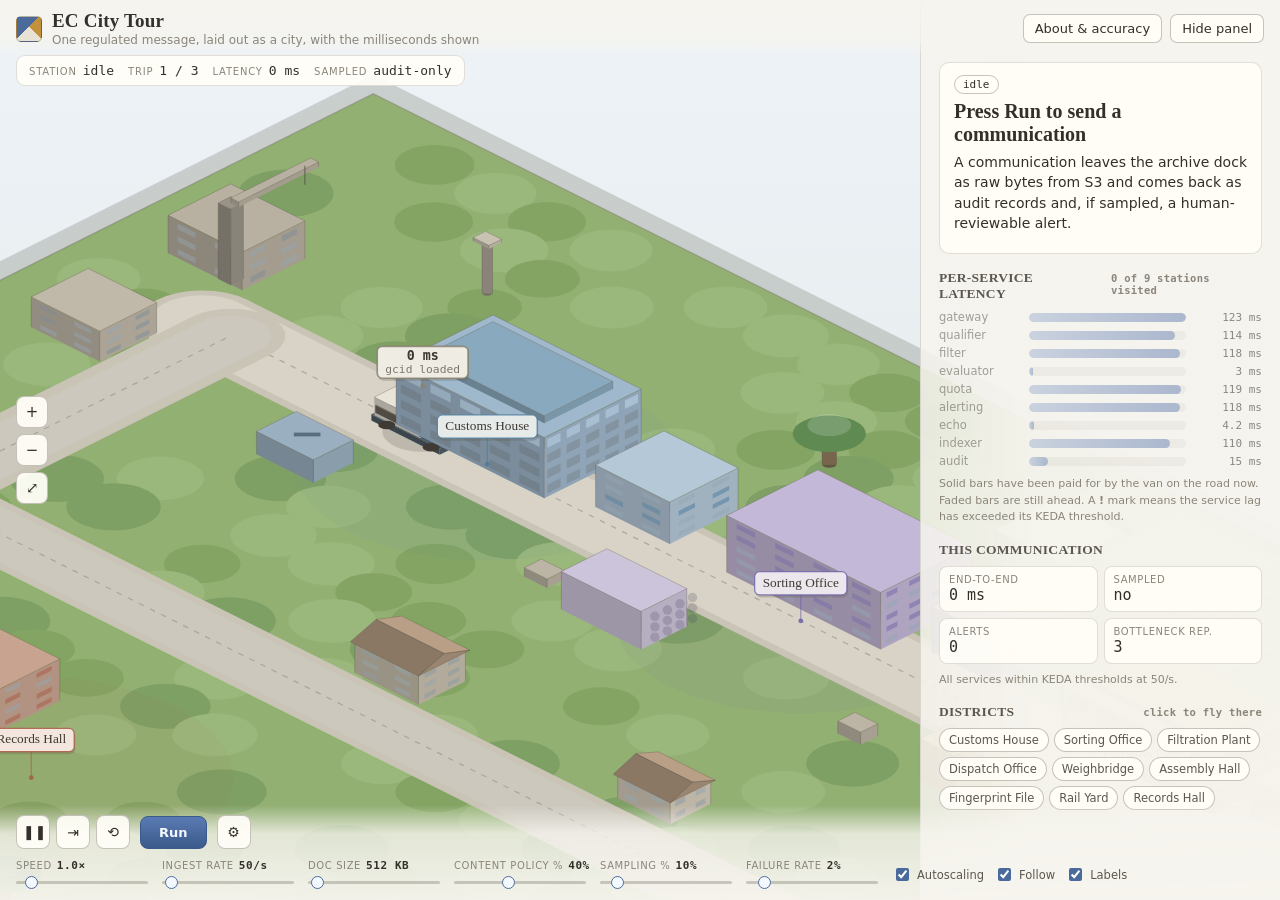
==== src/index.html @ 36721c4b "Add EC City Tour — isometric city build (main) Complete city-metaphor explainer: 9 service buildings" ====
<!doctype html>
<html lang="en">
<head>
<meta charset="utf-8" />
<meta name="viewport" content="width=device-width, initial-scale=1, viewport-fit=cover" />
<title>EC City Tour: How Smarsh Enterprise Conduct Surveillances a Message</title>
<meta name="description" content="An isometric city where every microservice is a building, every Kafka topic is a road, and a single regulated communication drives through 9 stations collecting verdicts and audit receipts — with every number live from the model." />
<link rel="stylesheet" href="css/styles.css" />
</head>
<body>

<canvas id="stage"></canvas>
<div id="tooltip" class="tooltip" hidden></div>

<header class="topbar">
  <div class="brand">
    <div class="logo" aria-hidden="true"></div>
    <div class="brand-text">
      <h1>EC City Tour</h1>
      <p>One regulated message, laid out as a city, with the milliseconds shown</p>
    </div>
  </div>
  <div class="top-actions">
    <button id="btn-about" class="ghost">About &amp; accuracy</button>
    <button id="btn-panel" class="ghost" aria-expanded="true">Hide panel</button>
  </div>
</header>

<div class="hud" id="hud">
  <div class="hud-item"><span class="hud-k">Station</span><span class="hud-v" id="hud-phase">idle</span></div>
  <div class="hud-item"><span class="hud-k">Trip</span><span class="hud-v" id="hud-trip">1 / 3</span></div>
  <div class="hud-item"><span class="hud-k">Latency</span><span class="hud-v" id="hud-elapsed">0 ms</span></div>
  <div class="hud-item"><span class="hud-k">Sampled</span><span class="hud-v" id="hud-state">no</span></div>
  <div class="hud-note" id="hud-note"></div>
</div>

<div class="zoomer" id="zoomer">
  <button id="zoom-in" title="Zoom in" aria-label="Zoom in">+</button>
  <button id="zoom-out" title="Zoom out" aria-label="Zoom out">−</button>
  <button id="zoom-fit" title="Show the whole city (or double-click the map)" aria-label="Fit whole city">⤢</button>
</div>

<aside class="inspector" id="inspector">
  <button class="sheet-handle" id="sheet-handle" aria-expanded="false" aria-controls="inspector">
    <span class="grip" aria-hidden="true"></span>
    <span class="sheet-label">Details</span>
  </button>

  <div class="stage-card">
    <div class="eyebrow">
      <span class="chip" id="stage-chip">idle</span>
      <span class="tag" id="stage-tag"></span>
    </div>
    <h2 id="stage-name">Press Run to send a communication</h2>
    <p class="lede" id="stage-short">A communication leaves the archive dock as raw bytes from S3 and comes back as audit records and, if sampled, a human-reviewable alert.</p>
    <p class="muted" id="stage-body"></p>
    <div class="dwell" id="dwell" hidden>
      <i id="dwell-bar"></i>
      <span id="dwell-hint">reading stop: press <kbd>Space</kbd> to hold it here</span>
    </div>
  </div>

  <section class="sec">
    <h3>Per-service latency <span class="hint" id="phase-hint">projected</span></h3>
    <div class="bars" id="phase-list"></div>
    <p class="fine">Solid bars have been paid for by the van on the road now.
       Faded bars are still ahead. A <b>!</b> mark means the service lag has exceeded its KEDA threshold.</p>
  </section>

  <section class="sec">
    <h3>This communication</h3>
    <div class="stats">
      <div class="stat"><span class="k">End-to-end</span><b id="stat-latency">—</b></div>
      <div class="stat"><span class="k">Sampled</span><b id="stat-sampled">—</b></div>
      <div class="stat"><span class="k">Alerts</span><b id="stat-alerts">—</b></div>
      <div class="stat"><span class="k">Bottleneck rep.</span><b id="stat-replicas">—</b></div>
    </div>
    <p class="fine" id="stat-note"></p>
  </section>

  <section class="sec">
    <h3>Districts <span class="hint">click to fly there</span></h3>
    <div class="chips" id="district-chips"></div>
  </section>
</aside>

<footer class="dock" id="dock">
  <div class="dock-row">
    <div class="group transport">
      <button id="btn-play" class="icon" title="Play / pause (Space)"><span id="play-glyph">❚❚</span></button>
      <button id="btn-step" class="icon" title="Next station (S)">⇥</button>
      <button id="btn-reset" class="icon" title="Reset and replay the slow tour (R)">⟲</button>
    </div>

    <button id="btn-run" class="primary">Run</button>
    <button id="btn-tune" class="icon" title="Show settings" aria-expanded="false" aria-controls="dock-tune">⚙</button>

    <div class="dock-tune" id="dock-tune">
      <label class="field slider">
        <span>Speed <b id="v-speed">1.0×</b></span>
        <input id="speed" type="range" min="0.4" max="8" step="0.05" value="1" />
      </label>

      <label class="field slider">
        <span>Ingest rate <b id="v-ingest">50/s</b></span>
        <input id="ingest" type="range" min="1" max="2000" step="1" value="50" />
      </label>

      <label class="field slider">
        <span>Doc size <b id="v-docsize">512 KB</b></span>
        <input id="docsize" type="range" min="8" max="20480" step="8" value="512" />
      </label>

      <label class="field slider">
        <span>Content policy % <b id="v-content">40%</b></span>
        <input id="content" type="range" min="0" max="100" step="1" value="40" />
      </label>

      <label class="field slider">
        <span>Sampling % <b id="v-sampling">10%</b></span>
        <input id="sampling" type="range" min="1" max="100" step="1" value="10" />
      </label>

      <label class="field slider">
        <span>Failure rate <b id="v-failure">2%</b></span>
        <input id="failure" type="range" min="0" max="20" step="0.5" value="2" />
      </label>

      <div class="group toggles">
        <label class="toggle"><input id="autoscaling" type="checkbox" checked /><span>Autoscaling</span></label>
        <label class="toggle"><input id="follow" type="checkbox" checked /><span>Follow</span></label>
        <label class="toggle"><input id="labels" type="checkbox" checked /><span>Labels</span></label>
      </div>
    </div>
  </div>
</footer>

<div class="modal" id="about" hidden>
  <div class="modal-card">
    <button class="modal-close" id="about-close" aria-label="Close">×</button>
    <h2>What this is</h2>
    <p>EC City Tour is an isometric city where every building is one Smarsh Enterprise Conduct
       microservice. A van representing a single regulated communication — a chat message, an email,
       a voice transcript — leaves the Customs House (ec-archive-gateway) carrying nothing but an S3
       pointer and a gcid. It downloads the document from S3, qualifies the participants against
       surveillance pipelines, runs policy evaluation including an optional Cognition call, checks
       the quota sampler, and then forks: sampled communications go up to the Assembly Hall
       (ec-alerting-service), the Fingerprint File (ec-echo-engine), and the Rail Yard
       (ec-indexer); all communications end at the Records Hall (ec-centralised-audit-reporting).
       At every stop the van picks up one verdict and files one audit receipt.</p>
    <p>The gauge on the van's flank is the accumulated end-to-end latency in milliseconds.
       The crate in the bed shows how much of the original document remains after minification.
       Both read straight from the model.</p>

    <h2>Fidelity ledger</h2>
    <p><strong>Genuinely computed, live, in your browser:</strong> S3 chunk sizing and wave count
       (a faithful port of <code>FileChunkingStrategy.maxAllowedChunkSizeBytes</code>), Kafka queue
       depth, KEDA replica scaling via <code>clamp(ceil(lag / lagThreshold), minReplicas, maxReplicas)</code>,
       retry-ladder timing (retry-0 and retry-1 delays per service, measured from source), quota
       counter using the Redis INCR model, pipeline verdict fan-out, ES bulk flush cost for the
       indexer, echo duplicate fingerprinting, and end-to-end latency accumulation across all 9
       stations.</p>
    <p><strong>Assumed (documented in <code>js/model.js</code>):</strong> S3 first-byte latency 25 ms,
       S3 throughput 60 KB/ms, minification ratio 0.12 (12% of raw body survives), MongoDB read 4 ms,
       MongoDB write 8 ms, MongoDB bulk upsert 15 ms, Redis atomic increment 1 ms, Elasticsearch
       bulk base cost 40 ms + 200 KB/ms indexing throughput, policy evaluation 0.5 ms per policy,
       Cognition RTT 45,000 ms, enrichment fan-out (slowest of four parallel HTTP fetches) 60 ms,
       6 participants per document, max-poll-records 50 where not overridden by service config.</p>
    <p><strong>Scaled down for screen time:</strong> The Cognition wait ceiling is 9,000,000 ms
       (the measured COMS_TIMEOUT in ec-surveillance-policy-evaluator). At true scale the van would
       be stationary for 2.5 hours. The quota sampling window and echo TTL (14 days, measured) are
       represented symbolically.</p>
    <p><strong>Faked (scenery only):</strong> Building shapes, road surface colours, vehicle livery,
       and all decorative landmark details. Treat the town as an illustration and the panel numbers
       as the lesson.</p>

    <h2>The branch in the road</h2>
    <p>At the Weighbridge (ec-quota-manager) the van reaches a fork. If the communication falls
       within the sampling quota — determined by a Redis atomic INCR and a hash of the gcid — it
       takes the left road to the alerting and indexing district. If not, it takes the short audit
       road directly to the Records Hall. Drag the Sampling % slider down toward 1% and watch how
       rarely the left road gets used.</p>

    <h2>Pacing</h2>
    <p>The first time the van reaches a station it stops for long enough to read that station's
       write-up (between 9 and 26 seconds, proportional to word count). A progress bar under the
       panel text shows how much time remains. Once every station has been explained, later trips
       run at speed with no stops. <b>Space</b> holds any stop indefinitely; <b>S</b> advances one
       station; <b>R</b> (⟲) replays the slow tour from the beginning; <b>Run</b> starts a fresh
       trip without resetting what you have read.</p>
    <p>Three trips run in a row. On the second and third the van is faster because it skips read
       stops — but the latency numbers on its flank stay the same. That gap is the point:
       the service cost is determined by Kafka lag and replica count, not by how often you have
       read the write-up.</p>

    <h2>Controls</h2>
    <ul>
      <li><b>Space</b> play / pause · <b>S</b> next station · <b>R</b> replay tour · <b>F</b> follow · <b>L</b> labels</li>
      <li>Drag to pan, scroll to zoom, click any building for its write-up.</li>
      <li>The <b>⤢</b> button, or a double-click, fits the whole city in view.</li>
      <li>Drag <b>Ingest Rate</b> up to find the bottleneck — the first service whose bar turns red.</li>
    </ul>
    <p class="fine">Built from the isometric-explainer skill. All code and copy original.</p>
  </div>
</div>

<script src="js/iso.js"></script>
<script src="js/model.js"></script>
<script src="js/world.js"></script>
<script src="js/sim.js"></script>
<script src="js/render.js"></script>
<script src="js/ui.js"></script>
<script src="js/main.js"></script>
</body>
</html>
---- src/css/styles.css ----
/* styles.css: a light, print-like shell around a full-screen canvas.
 *
 * The canvas is fixed and full-viewport; every panel floats over it and
 * reports its own size back to main.js, which keeps the camera aimed at the
 * part of the screen that is still visible. Nothing here is domain-specific
 * except the wording, so copy the file and change the palette.
 */

:root {
  --paper: #f6f4ee;
  --ink: #33302b;
  --ink-soft: #5c574f;
  --ink-faint: #8b857a;
  --line: rgba(90, 82, 70, 0.18);
  --line-strong: rgba(90, 82, 70, 0.34);
  --card: rgba(255, 253, 247, 0.94);
  --accent: #4a6a9b;       /* EC blue — Smarsh brand-adjacent */
  --good: #5f8a52;
  --warn: #c2913c;
  --hot: #b8503f;
  --hud-top: 58px;
  --dock-h: 108px;
  --serif: "Iowan Old Style", Palatino, "Palatino Linotype", Georgia, serif;
  --sans: system-ui, -apple-system, "Segoe UI", Roboto, sans-serif;
  --mono: ui-monospace, Menlo, Consolas, monospace;
}

* { box-sizing: border-box; }

html, body {
  margin: 0;
  height: 100%;
  overflow: hidden;
  background: var(--paper);
  color: var(--ink);
  font-family: var(--sans);
  -webkit-text-size-adjust: 100%;
}

#stage {
  position: fixed;
  inset: 0;
  display: block;
  touch-action: none;
  cursor: grab;
}
#stage.dragging { cursor: grabbing; }

/* ------------------------------------------------------------------ topbar */

.topbar {
  position: fixed;
  top: 0; left: 0; right: 0;
  display: flex;
  align-items: center;
  justify-content: space-between;
  gap: 12px;
  padding: 10px 16px;
  background: linear-gradient(to bottom, rgba(246, 244, 238, 0.96), rgba(246, 244, 238, 0.72) 70%, rgba(246, 244, 238, 0));
  z-index: 6;
  pointer-events: none;
}
.topbar > * { pointer-events: auto; }

.brand { display: flex; align-items: center; gap: 10px; min-width: 0; }

.logo {
  width: 26px; height: 26px;
  flex: 0 0 auto;
  border-radius: 5px;
  background:
    linear-gradient(135deg, #4a6a9b 0 45%, transparent 45%),
    linear-gradient(225deg, #c2913c 0 45%, transparent 45%),
    #e8e2d4;
  border: 1px solid var(--line-strong);
}

.brand-text { min-width: 0; }
.brand-text h1 {
  margin: 0;
  font-family: var(--serif);
  font-size: 19px;
  font-weight: 600;
  letter-spacing: 0.2px;
}
.brand-text p {
  margin: 1px 0 0;
  font-size: 12px;
  color: var(--ink-faint);
}

.top-actions { display: flex; gap: 8px; flex: 0 0 auto; }

button {
  font-family: inherit;
  font-size: 13px;
  color: var(--ink);
  cursor: pointer;
}

button.ghost {
  padding: 6px 11px;
  border: 1px solid var(--line-strong);
  border-radius: 7px;
  background: var(--card);
}
button.ghost:hover { border-color: var(--accent); color: var(--accent); }

/* --------------------------------------------------------------------- hud */

.hud {
  position: fixed;
  top: calc(var(--hud-top) + 4px);
  left: 16px;
  display: flex;
  flex-wrap: wrap;
  align-items: center;
  gap: 6px 14px;
  max-width: min(560px, calc(100vw - 32px));
  padding: 7px 12px;
  border: 1px solid var(--line);
  border-radius: 9px;
  background: var(--card);
  z-index: 5;
}
.hud-item { display: flex; align-items: baseline; gap: 6px; }
.hud-k {
  font-size: 10px;
  letter-spacing: 0.08em;
  text-transform: uppercase;
  color: var(--ink-faint);
}
.hud-v { font-family: var(--mono); font-size: 13px; }
.hud-note {
  flex: 1 0 100%;
  font-size: 11.5px;
  color: var(--ink-soft);
  min-height: 0;
}
.hud-note:empty { display: none; }

/* ------------------------------------------------------------------ zoomer */

.zoomer {
  position: fixed;
  left: 16px;
  top: 50%;
  transform: translateY(-50%);
  display: flex;
  flex-direction: column;
  gap: 6px;
  z-index: 5;
}
.zoomer button {
  width: 32px; height: 32px;
  display: grid;
  place-items: center;
  font-size: 15px;
  border: 1px solid var(--line-strong);
  border-radius: 8px;
  background: var(--card);
}
.zoomer button:hover { border-color: var(--accent); color: var(--accent); }

/* --------------------------------------------------------------- inspector */

.inspector {
  position: fixed;
  top: 0; right: 0;
  width: 360px;
  height: 100%;
  padding: 62px 18px calc(var(--dock-h) + 18px);
  overflow-y: auto;
  background: linear-gradient(to left, rgba(246, 244, 238, 0.97) 70%, rgba(246, 244, 238, 0.86));
  border-left: 1px solid var(--line);
  z-index: 4;
  scrollbar-width: thin;
}
.inspector.hidden { display: none; }

.sheet-handle { display: none; }

.stage-card {
  padding: 12px 14px;
  border: 1px solid var(--line);
  border-radius: 10px;
  background: var(--card);
}
.eyebrow { display: flex; align-items: center; gap: 8px; margin-bottom: 6px; }
.chip {
  padding: 2px 8px;
  border: 1px solid var(--line-strong);
  border-radius: 999px;
  font-family: var(--mono);
  font-size: 11px;
}
.tag { font-size: 11.5px; color: var(--ink-faint); }

.stage-card h2 {
  margin: 2px 0 6px;
  font-family: var(--serif);
  font-size: 20px;
  font-weight: 600;
}
.lede { margin: 0 0 8px; font-size: 14px; line-height: 1.45; }
.muted { margin: 0; font-size: 13px; line-height: 1.55; color: var(--ink-soft); }

.dwell {
  position: relative;
  margin-top: 10px;
  padding-top: 8px;
  border-top: 1px solid var(--line);
  font-size: 11px;
  color: var(--ink-faint);
}
.dwell i {
  display: block;
  height: 3px;
  margin-bottom: 5px;
  border-radius: 2px;
  background: linear-gradient(90deg, var(--accent), #6a8abc);
  transition: width 0.12s linear;
}
kbd {
  padding: 0 4px;
  border: 1px solid var(--line-strong);
  border-radius: 4px;
  font-family: var(--mono);
  font-size: 10.5px;
}

.sec { margin-top: 16px; }
.sec h3 {
  display: flex;
  align-items: baseline;
  justify-content: space-between;
  gap: 8px;
  margin: 0 0 8px;
  font-family: var(--serif);
  font-size: 13.5px;
  font-weight: 600;
  letter-spacing: 0.02em;
  text-transform: uppercase;
  color: var(--ink-soft);
}
.hint { font-family: var(--mono); font-size: 10.5px; text-transform: none; color: var(--ink-faint); }
.fine { margin: 8px 0 0; font-size: 11px; line-height: 1.5; color: var(--ink-faint); }

/* ---- bar lists (per-service latency) ---- */

.bars { display: flex; flex-direction: column; gap: 4px; }
.bar {
  display: grid;
  grid-template-columns: 82px 1fr 68px;
  align-items: center;
  gap: 8px;
  font-size: 11.5px;
  opacity: 0.55;
}
.bar.paid { opacity: 1; }
.bar.live {
  padding: 2px 4px;
  margin: -2px -4px;
  border-radius: 6px;
  background: rgba(74, 106, 155, 0.09);
  outline: 1px solid rgba(74, 106, 155, 0.28);
}
.bar.hot .lbl { color: var(--hot); font-weight: 600; }
.bar.hot.paid .fill { background: linear-gradient(90deg, #d8724f, #b8503f); }
.bar.cut { opacity: 0.34; }
.bar .lbl {
  overflow: hidden;
  text-overflow: ellipsis;
  white-space: nowrap;
  color: var(--ink-soft);
}
.bar .track {
  height: 9px;
  border-radius: 5px;
  background: rgba(90, 82, 70, 0.1);
  overflow: hidden;
}
.bar .fill {
  display: block;
  height: 100%;
  border-radius: 5px;
  background: linear-gradient(90deg, #a8b8d4, #6f87b4);
  transition: width 0.18s ease-out;
}
.bar.paid .fill { background: linear-gradient(90deg, #7a9ac4, #4a6a9b); }
.bar.live .fill { background: linear-gradient(90deg, #5a7ab4, #3a5a8b); }
.bar .val { font-family: var(--mono); font-size: 11px; text-align: right; color: var(--ink); }

/* ---- stat grid ---- */

.stats {
  display: grid;
  grid-template-columns: 1fr 1fr;
  gap: 6px;
}
.stat {
  padding: 7px 9px;
  border: 1px solid var(--line);
  border-radius: 8px;
  background: var(--card);
}
.stat .k {
  display: block;
  font-size: 10px;
  letter-spacing: 0.06em;
  text-transform: uppercase;
  color: var(--ink-faint);
}
.stat b { font-family: var(--mono); font-size: 15px; font-weight: 500; }

/* ---- chips ---- */

.chips { display: flex; flex-wrap: wrap; gap: 5px; }
.chips button {
  padding: 4px 9px;
  border: 1px solid var(--line-strong);
  border-radius: 999px;
  background: var(--card);
  font-size: 11.5px;
  color: var(--ink-soft);
}
.chips button:hover { border-color: var(--accent); color: var(--accent); }
.chips button.on {
  border-color: var(--accent);
  background: rgba(74, 106, 155, 0.12);
  color: var(--accent);
}

/* -------------------------------------------------------------------- dock */

.dock {
  position: fixed;
  left: 0; right: 0; bottom: 0;
  padding: 10px 16px calc(10px + env(safe-area-inset-bottom));
  background: linear-gradient(to top, rgba(246, 244, 238, 0.97), rgba(246, 244, 238, 0.8) 70%, rgba(246, 244, 238, 0));
  z-index: 6;
}
.dock-row {
  display: flex;
  align-items: center;
  flex-wrap: wrap;
  gap: 10px;
}
.group { display: flex; align-items: center; gap: 6px; }

button.icon {
  width: 34px; height: 34px;
  display: grid;
  place-items: center;
  font-size: 14px;
  border: 1px solid var(--line-strong);
  border-radius: 8px;
  background: var(--card);
}
button.icon:hover { border-color: var(--accent); color: var(--accent); }

button.primary {
  padding: 8px 18px;
  border: 1px solid #3a5a8b;
  border-radius: 8px;
  background: linear-gradient(to bottom, #5a7ab4, #3a5a8b);
  color: #f4f8ff;
  font-size: 13px;
  font-weight: 600;
}
button.primary:hover { filter: brightness(1.09); }

.dock-tune {
  display: flex;
  align-items: center;
  flex-wrap: wrap;
  gap: 10px 14px;
  flex: 1 1 auto;
}

.field { display: flex; flex-direction: column; gap: 2px; min-width: 0; }
.field > span {
  display: flex;
  align-items: baseline;
  gap: 5px;
  font-size: 10px;
  letter-spacing: 0.06em;
  text-transform: uppercase;
  color: var(--ink-faint);
  white-space: nowrap;
}
.field > span b { font-family: var(--mono); font-size: 11px; text-transform: none; color: var(--ink); }
.field.slider { width: 132px; }

input[type="range"] {
  width: 100%;
  height: 16px;
  margin: 0;
  appearance: none;
  background: transparent;
}
input[type="range"]::-webkit-slider-runnable-track {
  height: 3px;
  border-radius: 2px;
  background: rgba(90, 82, 70, 0.28);
}
input[type="range"]::-webkit-slider-thumb {
  appearance: none;
  width: 13px; height: 13px;
  margin-top: -5px;
  border: 1px solid #4a6a9b;
  border-radius: 50%;
  background: #f4f8ff;
}
input[type="range"]::-moz-range-track {
  height: 3px;
  border-radius: 2px;
  background: rgba(90, 82, 70, 0.28);
}
input[type="range"]::-moz-range-thumb {
  width: 13px; height: 13px;
  border: 1px solid #4a6a9b;
  border-radius: 50%;
  background: #f4f8ff;
}

.toggles { flex-wrap: wrap; gap: 4px 10px; }
.toggle {
  display: flex;
  align-items: center;
  gap: 5px;
  font-size: 11.5px;
  color: var(--ink-soft);
  cursor: pointer;
  white-space: nowrap;
}
.toggle input { accent-color: #4a6a9b; }

/* ------------------------------------------------------------------ modal */

.modal {
  position: fixed;
  inset: 0;
  display: grid;
  place-items: center;
  padding: 20px;
  background: rgba(48, 44, 38, 0.42);
  z-index: 20;
}
.modal[hidden] { display: none; }
.modal-card {
  position: relative;
  max-width: 640px;
  max-height: 84vh;
  overflow-y: auto;
  padding: 22px 26px;
  border: 1px solid var(--line-strong);
  border-radius: 12px;
  background: #fffdf7;
  box-shadow: 0 18px 50px rgba(60, 52, 42, 0.24);
}
.modal-card h2 {
  margin: 18px 0 6px;
  font-family: var(--serif);
  font-size: 17px;
}
.modal-card h2:first-of-type { margin-top: 0; }
.modal-card p, .modal-card li { font-size: 13.5px; line-height: 1.6; color: var(--ink-soft); }
.modal-card p { margin: 0 0 8px; }
.modal-card code {
  padding: 1px 4px;
  border-radius: 4px;
  background: rgba(90, 82, 70, 0.09);
  font-family: var(--mono);
  font-size: 12px;
}
.modal-card strong { color: var(--ink); }
.modal-close {
  position: absolute;
  top: 10px; right: 12px;
  width: 28px; height: 28px;
  border: 1px solid var(--line);
  border-radius: 7px;
  background: var(--card);
  font-size: 16px;
  line-height: 1;
}

/* ---------------------------------------------------------------- tooltip */

.tooltip {
  position: fixed;
  max-width: 250px;
  padding: 7px 10px;
  border: 1px solid var(--line-strong);
  border-radius: 8px;
  background: #fffdf7;
  box-shadow: 0 6px 18px rgba(60, 52, 42, 0.16);
  font-size: 11.5px;
  line-height: 1.45;
  color: var(--ink-soft);
  pointer-events: none;
  z-index: 10;
}
.tooltip b { display: block; margin-bottom: 2px; font-family: var(--serif); font-size: 13px; color: var(--ink); }

/* -------------------------------------------------------------- responsive */

@media (max-width: 900px) {
  .brand-text p { display: none; }
  .zoomer { top: auto; bottom: calc(var(--dock-h) + 130px); transform: none; }

  .inspector {
    top: auto;
    bottom: var(--dock-h);
    left: 0; right: 0;
    width: auto;
    height: auto;
    max-height: 38vh;
    padding: 0 14px 12px;
    border-left: 0;
    border-top: 1px solid var(--line-strong);
    border-radius: 12px 12px 0 0;
    background: rgba(246, 244, 238, 0.97);
    transition: max-height 0.18s ease-out;
  }
  .inspector.open { max-height: 76vh; }
  .inspector .sec { display: none; }
  .inspector.open .sec { display: block; }

  .sheet-handle {
    position: sticky;
    top: 0;
    display: flex;
    align-items: center;
    justify-content: center;
    gap: 8px;
    width: 100%;
    padding: 7px 0 6px;
    border: 0;
    background: transparent;
  }
  .sheet-handle .grip {
    width: 34px; height: 3px;
    border-radius: 2px;
    background: var(--line-strong);
  }
  .sheet-label {
    font-size: 10px;
    letter-spacing: 0.08em;
    text-transform: uppercase;
    color: var(--ink-faint);
  }

  .dock-tune {
    display: none;
    width: 100%;
  }
  .dock.tune-open .dock-tune { display: flex; }
  .field.slider { width: calc(50% - 10px); }
}
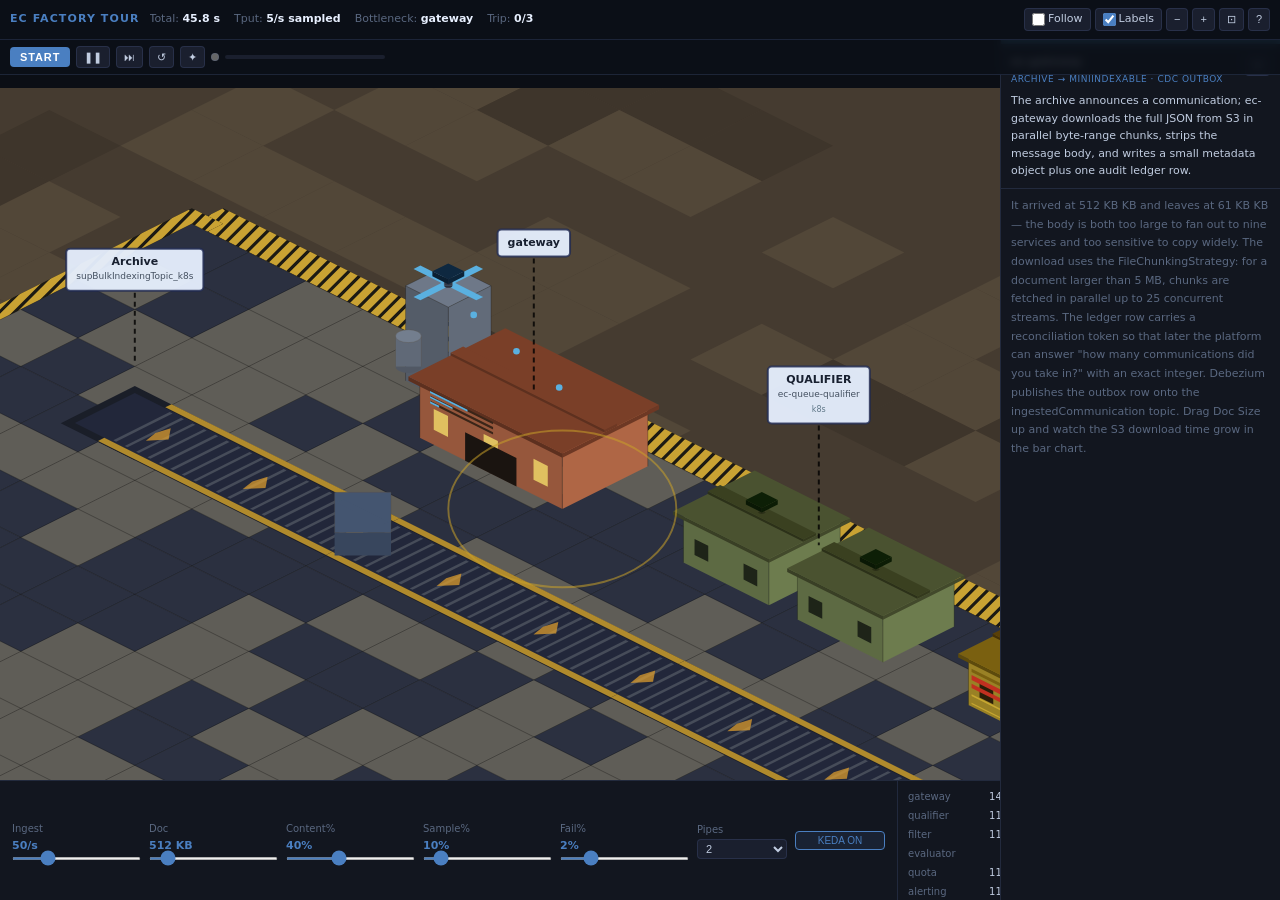
==== commit 45ed4f80: "City and factoty tour" ====
--- a/src/index.html
+++ b/src/index.html
@@ -1,215 +1,182 @@
-<!doctype html>
+<!DOCTYPE html>
 <html lang="en">
 <head>
-<meta charset="utf-8" />
-<meta name="viewport" content="width=device-width, initial-scale=1, viewport-fit=cover" />
-<title>EC City Tour: How Smarsh Enterprise Conduct Surveillances a Message</title>
-<meta name="description" content="An isometric city where every microservice is a building, every Kafka topic is a road, and a single regulated communication drives through 9 stations collecting verdicts and audit receipts — with every number live from the model." />
-<link rel="stylesheet" href="css/styles.css" />
+  <meta charset="utf-8">
+  <meta name="viewport" content="width=device-width, initial-scale=1">
+  <title>EC Factory Tour: Smarsh Enterprise Conduct — 21 Services</title>
+  <link rel="stylesheet" href="css/styles.css">
 </head>
 <body>
 
-<canvas id="stage"></canvas>
-<div id="tooltip" class="tooltip" hidden></div>
-
-<header class="topbar">
-  <div class="brand">
-    <div class="logo" aria-hidden="true"></div>
-    <div class="brand-text">
-      <h1>EC City Tour</h1>
-      <p>One regulated message, laid out as a city, with the milliseconds shown</p>
-    </div>
-  </div>
-  <div class="top-actions">
-    <button id="btn-about" class="ghost">About &amp; accuracy</button>
-    <button id="btn-panel" class="ghost" aria-expanded="true">Hide panel</button>
-  </div>
+<!-- ======================================================================
+     Top bar (.topbar — scanned by main.js for height)
+     ====================================================================== -->
+<header class="topbar" id="topbar">
+  <span id="brand">EC Factory Tour</span>
+  <div id="stats-bar"></div>
+  <nav id="top-nav">
+    <label class="icon-btn"><input id="follow" type="checkbox" checked> Follow</label>
+    <label class="icon-btn"><input id="labels" type="checkbox" checked> Labels</label>
+    <button id="zoom-out" class="icon-btn" title="Zoom out">−</button>
+    <button id="zoom-in"  class="icon-btn" title="Zoom in">+</button>
+    <button id="zoom-fit" class="icon-btn" title="Fit world">⊡</button>
+    <button id="about-btn" class="icon-btn" title="About">?</button>
+  </nav>
 </header>
 
-<div class="hud" id="hud">
-  <div class="hud-item"><span class="hud-k">Station</span><span class="hud-v" id="hud-phase">idle</span></div>
-  <div class="hud-item"><span class="hud-k">Trip</span><span class="hud-v" id="hud-trip">1 / 3</span></div>
-  <div class="hud-item"><span class="hud-k">Latency</span><span class="hud-v" id="hud-elapsed">0 ms</span></div>
-  <div class="hud-item"><span class="hud-k">Sampled</span><span class="hud-v" id="hud-state">no</span></div>
-  <div class="hud-note" id="hud-note"></div>
+<!-- ======================================================================
+     HUD: controls row (#hud — scanned by main.js for bottom offset)
+     ====================================================================== -->
+<div id="hud">
+  <div id="transport-bar">
+    <button id="start-btn"  class="primary-btn">START</button>
+    <button id="play-btn"   class="icon-btn">▶</button>
+    <button id="step-btn"   class="icon-btn" title="Step to next station">⏭</button>
+    <button id="reset-btn"  class="icon-btn" title="Reset">↺</button>
+    <button id="replay-btn" class="icon-btn" title="Replay narration">✦</button>
+    <span id="carrier-pip" class="carrier-pip"></span>
+    <div id="dwell-bar-wrap"><div id="dwell-bar"></div></div>
+    <div id="stats-bar-inline"></div>
+  </div>
 </div>
 
-<div class="zoomer" id="zoomer">
-  <button id="zoom-in" title="Zoom in" aria-label="Zoom in">+</button>
-  <button id="zoom-out" title="Zoom out" aria-label="Zoom out">−</button>
-  <button id="zoom-fit" title="Show the whole city (or double-click the map)" aria-label="Fit whole city">⤢</button>
-</div>
+<!-- ======================================================================
+     Canvas — id="stage" required by main.js
+     ====================================================================== -->
+<canvas id="stage"></canvas>
 
-<aside class="inspector" id="inspector">
-  <button class="sheet-handle" id="sheet-handle" aria-expanded="false" aria-controls="inspector">
-    <span class="grip" aria-hidden="true"></span>
-    <span class="sheet-label">Details</span>
-  </button>
+<!-- ======================================================================
+     Tooltip — required by main.js
+     ====================================================================== -->
+<div id="tooltip" hidden></div>
 
-  <div class="stage-card">
-    <div class="eyebrow">
-      <span class="chip" id="stage-chip">idle</span>
-      <span class="tag" id="stage-tag"></span>
+<!-- ======================================================================
+     Dock: sliders and phase chart (#dock — scanned by main.js for height)
+     ====================================================================== -->
+<aside id="dock">
+
+  <div id="controls">
+    <div class="ctrl-group">
+      <label>Ingest <span id="ingest-rate-val">50/s</span>
+        <input id="ingest-rate" type="range" min="1" max="200" value="50" step="1">
+      </label>
     </div>
-    <h2 id="stage-name">Press Run to send a communication</h2>
-    <p class="lede" id="stage-short">A communication leaves the archive dock as raw bytes from S3 and comes back as audit records and, if sampled, a human-reviewable alert.</p>
-    <p class="muted" id="stage-body"></p>
-    <div class="dwell" id="dwell" hidden>
-      <i id="dwell-bar"></i>
-      <span id="dwell-hint">reading stop: press <kbd>Space</kbd> to hold it here</span>
+    <div class="ctrl-group">
+      <label>Doc <span id="doc-size-val">512 KB</span>
+        <input id="doc-size" type="range" min="1" max="5120" value="512" step="1">
+      </label>
+    </div>
+    <div class="ctrl-group">
+      <label>Content% <span id="content-pol-val">40%</span>
+        <input id="content-pol" type="range" min="0" max="100" value="40" step="1">
+      </label>
+    </div>
+    <div class="ctrl-group">
+      <label>Sample% <span id="sample-pct-val">10%</span>
+        <input id="sample-pct" type="range" min="1" max="100" value="10" step="1">
+      </label>
+    </div>
+    <div class="ctrl-group">
+      <label>Fail% <span id="fail-rate-val">2%</span>
+        <input id="fail-rate" type="range" min="0" max="10" value="2" step="1">
+      </label>
+    </div>
+    <div class="ctrl-group">
+      <label>Pipes
+        <select id="pipeline-count">
+          <option value="1">1</option>
+          <option value="2" selected>2</option>
+          <option value="4">4</option>
+          <option value="8">8</option>
+        </select>
+      </label>
+    </div>
+    <div class="ctrl-group">
+      <button id="autoscale-btn" class="toggle-btn active">KEDA ON</button>
     </div>
   </div>
 
-  <section class="sec">
-    <h3>Per-service latency <span class="hint" id="phase-hint">projected</span></h3>
-    <div class="bars" id="phase-list"></div>
-    <p class="fine">Solid bars have been paid for by the van on the road now.
-       Faded bars are still ahead. A <b>!</b> mark means the service lag has exceeded its KEDA threshold.</p>
-  </section>
+  <div id="phase-section">
+    <div id="phase-list"></div>
+  </div>
 
-  <section class="sec">
-    <h3>This communication</h3>
-    <div class="stats">
-      <div class="stat"><span class="k">End-to-end</span><b id="stat-latency">—</b></div>
-      <div class="stat"><span class="k">Sampled</span><b id="stat-sampled">—</b></div>
-      <div class="stat"><span class="k">Alerts</span><b id="stat-alerts">—</b></div>
-      <div class="stat"><span class="k">Bottleneck rep.</span><b id="stat-replicas">—</b></div>
-    </div>
-    <p class="fine" id="stat-note"></p>
-  </section>
-
-  <section class="sec">
-    <h3>Districts <span class="hint">click to fly there</span></h3>
-    <div class="chips" id="district-chips"></div>
-  </section>
 </aside>
 
-<footer class="dock" id="dock">
-  <div class="dock-row">
-    <div class="group transport">
-      <button id="btn-play" class="icon" title="Play / pause (Space)"><span id="play-glyph">❚❚</span></button>
-      <button id="btn-step" class="icon" title="Next station (S)">⇥</button>
-      <button id="btn-reset" class="icon" title="Reset and replay the slow tour (R)">⟲</button>
+<!-- ======================================================================
+     Inspector: district narration (#inspector — scanned by main.js)
+     ====================================================================== -->
+<section id="inspector" class="hidden">
+  <div id="district-color-bar"></div>
+  <header id="panel-head">
+    <div>
+      <div id="district-name">–</div>
+      <div id="district-tag"></div>
     </div>
+    <button id="panel-close" class="icon-btn">✕</button>
+  </header>
+  <p id="district-short"></p>
+  <p id="district-body"></p>
+</section>
 
-    <button id="btn-run" class="primary">Run</button>
-    <button id="btn-tune" class="icon" title="Show settings" aria-expanded="false" aria-controls="dock-tune">⚙</button>
+<!-- ======================================================================
+     HUD note
+     ====================================================================== -->
+<div id="hud-note"></div>
 
-    <div class="dock-tune" id="dock-tune">
-      <label class="field slider">
-        <span>Speed <b id="v-speed">1.0×</b></span>
-        <input id="speed" type="range" min="0.4" max="8" step="0.05" value="1" />
-      </label>
-
-      <label class="field slider">
-        <span>Ingest rate <b id="v-ingest">50/s</b></span>
-        <input id="ingest" type="range" min="1" max="2000" step="1" value="50" />
-      </label>
-
-      <label class="field slider">
-        <span>Doc size <b id="v-docsize">512 KB</b></span>
-        <input id="docsize" type="range" min="8" max="20480" step="8" value="512" />
-      </label>
-
-      <label class="field slider">
-        <span>Content policy % <b id="v-content">40%</b></span>
-        <input id="content" type="range" min="0" max="100" step="1" value="40" />
-      </label>
-
-      <label class="field slider">
-        <span>Sampling % <b id="v-sampling">10%</b></span>
-        <input id="sampling" type="range" min="1" max="100" step="1" value="10" />
-      </label>
-
-      <label class="field slider">
-        <span>Failure rate <b id="v-failure">2%</b></span>
-        <input id="failure" type="range" min="0" max="20" step="0.5" value="2" />
-      </label>
-
-      <div class="group toggles">
-        <label class="toggle"><input id="autoscaling" type="checkbox" checked /><span>Autoscaling</span></label>
-        <label class="toggle"><input id="follow" type="checkbox" checked /><span>Follow</span></label>
-        <label class="toggle"><input id="labels" type="checkbox" checked /><span>Labels</span></label>
-      </div>
-    </div>
-  </div>
-</footer>
-
-<div class="modal" id="about" hidden>
-  <div class="modal-card">
-    <button class="modal-close" id="about-close" aria-label="Close">×</button>
-    <h2>What this is</h2>
-    <p>EC City Tour is an isometric city where every building is one Smarsh Enterprise Conduct
-       microservice. A van representing a single regulated communication — a chat message, an email,
-       a voice transcript — leaves the Customs House (ec-archive-gateway) carrying nothing but an S3
-       pointer and a gcid. It downloads the document from S3, qualifies the participants against
-       surveillance pipelines, runs policy evaluation including an optional Cognition call, checks
-       the quota sampler, and then forks: sampled communications go up to the Assembly Hall
-       (ec-alerting-service), the Fingerprint File (ec-echo-engine), and the Rail Yard
-       (ec-indexer); all communications end at the Records Hall (ec-centralised-audit-reporting).
-       At every stop the van picks up one verdict and files one audit receipt.</p>
-    <p>The gauge on the van's flank is the accumulated end-to-end latency in milliseconds.
-       The crate in the bed shows how much of the original document remains after minification.
-       Both read straight from the model.</p>
-
-    <h2>Fidelity ledger</h2>
-    <p><strong>Genuinely computed, live, in your browser:</strong> S3 chunk sizing and wave count
-       (a faithful port of <code>FileChunkingStrategy.maxAllowedChunkSizeBytes</code>), Kafka queue
-       depth, KEDA replica scaling via <code>clamp(ceil(lag / lagThreshold), minReplicas, maxReplicas)</code>,
-       retry-ladder timing (retry-0 and retry-1 delays per service, measured from source), quota
-       counter using the Redis INCR model, pipeline verdict fan-out, ES bulk flush cost for the
-       indexer, echo duplicate fingerprinting, and end-to-end latency accumulation across all 9
-       stations.</p>
-    <p><strong>Assumed (documented in <code>js/model.js</code>):</strong> S3 first-byte latency 25 ms,
-       S3 throughput 60 KB/ms, minification ratio 0.12 (12% of raw body survives), MongoDB read 4 ms,
-       MongoDB write 8 ms, MongoDB bulk upsert 15 ms, Redis atomic increment 1 ms, Elasticsearch
-       bulk base cost 40 ms + 200 KB/ms indexing throughput, policy evaluation 0.5 ms per policy,
-       Cognition RTT 45,000 ms, enrichment fan-out (slowest of four parallel HTTP fetches) 60 ms,
-       6 participants per document, max-poll-records 50 where not overridden by service config.</p>
-    <p><strong>Scaled down for screen time:</strong> The Cognition wait ceiling is 9,000,000 ms
-       (the measured COMS_TIMEOUT in ec-surveillance-policy-evaluator). At true scale the van would
-       be stationary for 2.5 hours. The quota sampling window and echo TTL (14 days, measured) are
-       represented symbolically.</p>
-    <p><strong>Faked (scenery only):</strong> Building shapes, road surface colours, vehicle livery,
-       and all decorative landmark details. Treat the town as an illustration and the panel numbers
-       as the lesson.</p>
-
-    <h2>The branch in the road</h2>
-    <p>At the Weighbridge (ec-quota-manager) the van reaches a fork. If the communication falls
-       within the sampling quota — determined by a Redis atomic INCR and a hash of the gcid — it
-       takes the left road to the alerting and indexing district. If not, it takes the short audit
-       road directly to the Records Hall. Drag the Sampling % slider down toward 1% and watch how
-       rarely the left road gets used.</p>
-
-    <h2>Pacing</h2>
-    <p>The first time the van reaches a station it stops for long enough to read that station's
-       write-up (between 9 and 26 seconds, proportional to word count). A progress bar under the
-       panel text shows how much time remains. Once every station has been explained, later trips
-       run at speed with no stops. <b>Space</b> holds any stop indefinitely; <b>S</b> advances one
-       station; <b>R</b> (⟲) replays the slow tour from the beginning; <b>Run</b> starts a fresh
-       trip without resetting what you have read.</p>
-    <p>Three trips run in a row. On the second and third the van is faster because it skips read
-       stops — but the latency numbers on its flank stay the same. That gap is the point:
-       the service cost is determined by Kafka lag and replica count, not by how often you have
-       read the write-up.</p>
-
-    <h2>Controls</h2>
-    <ul>
-      <li><b>Space</b> play / pause · <b>S</b> next station · <b>R</b> replay tour · <b>F</b> follow · <b>L</b> labels</li>
-      <li>Drag to pan, scroll to zoom, click any building for its write-up.</li>
-      <li>The <b>⤢</b> button, or a double-click, fits the whole city in view.</li>
-      <li>Drag <b>Ingest Rate</b> up to find the bottleneck — the first service whose bar turns red.</li>
-    </ul>
-    <p class="fine">Built from the isometric-explainer skill. All code and copy original.</p>
+<!-- ======================================================================
+     About: id="about" required by main.js (hidden attr used by escape key)
+     ====================================================================== -->
+<div id="about" class="modal-wrap hidden">
+  <div class="modal-box">
+    <button id="about-close" class="icon-btn">✕</button>
+    <h2>EC Factory Tour</h2>
+    <p>All 21 Smarsh Enterprise Conduct repositories on a single factory floor.</p>
+    <p>
+      <b>Surveillance data path (belt):</b>
+      ec-gateway · ec-queue-qualifier · ec-surveillance-filter ·
+      ec-surveillance-policy-evaluator · ec-surveillance-quota-manager ·
+      ec-alerting-service · ec-echo-engine · ec-indexer ·
+      ec-centralised-audit · ec-reporting
+    </p>
+    <p>
+      <b>Configuration &amp; reprocessing (left):</b>
+      ec-config-curator · ec-conduct-hithighlight-service · ec-manual-runs-service
+    </p>
+    <p>
+      <b>Review &amp; actioning (right):</b>
+      ec-review-service · ea-ui-portal · ep-conduct-external-api ·
+      conduct-actioning-service · conduct-actioning (library)
+    </p>
+    <p>
+      <b>Reporting (bottom):</b>
+      ec-conduct-audit-service · conduct-reports · ec-compliance-report
+    </p>
+    <p><b>External:</b> Cognition (analytics platform)</p>
+    <h3>Fidelity</h3>
+    <p>
+      <b>Computed:</b> S3 chunk sizing, Kafka queue depth, KEDA replicas,
+      retry-ladder timing, quota counter, pipeline fan-out, ES bulk flush,
+      echo detection, end-to-end latency.
+    </p>
+    <p>
+      <b>Assumed:</b> S3 first-byte 25 ms, throughput 60 KB/ms,
+      minification 0.12, Mongo R/W 4/8 ms, Redis INCR 1 ms,
+      ES bulk 40 ms + 200 KB/ms, policy 0.5 ms, Cognition RTT 45 000 ms.
+    </p>
+    <h3>Keys</h3>
+    <p>Space play/pause · S step · R reset · F follow · L labels · Esc close</p>
   </div>
 </div>
 
+<!-- Scripts — engine → model → world → factory → sim → render → ui → main -->
 <script src="js/iso.js"></script>
 <script src="js/model.js"></script>
 <script src="js/world.js"></script>
+<script src="js/factory.js"></script>
 <script src="js/sim.js"></script>
 <script src="js/render.js"></script>
 <script src="js/ui.js"></script>
 <script src="js/main.js"></script>
+
 </body>
 </html>
--- a/src/css/styles.css
+++ b/src/css/styles.css
@@ -1,561 +1,458 @@
-/* styles.css: a light, print-like shell around a full-screen canvas.
- *
- * The canvas is fixed and full-viewport; every panel floats over it and
- * reports its own size back to main.js, which keeps the camera aimed at the
- * part of the screen that is still visible. Nothing here is domain-specific
- * except the wording, so copy the file and change the palette.
- */
+/* EC Factory Tour — dark industrial stylesheet */
+
+*, *::before, *::after { box-sizing: border-box; margin: 0; padding: 0; }
 
 :root {
-  --paper: #f6f4ee;
-  --ink: #33302b;
-  --ink-soft: #5c574f;
-  --ink-faint: #8b857a;
-  --line: rgba(90, 82, 70, 0.18);
-  --line-strong: rgba(90, 82, 70, 0.34);
-  --card: rgba(255, 253, 247, 0.94);
-  --accent: #4a6a9b;       /* EC blue — Smarsh brand-adjacent */
-  --good: #5f8a52;
-  --warn: #c2913c;
-  --hot: #b8503f;
-  --hud-top: 58px;
-  --dock-h: 108px;
-  --serif: "Iowan Old Style", Palatino, "Palatino Linotype", Georgia, serif;
-  --sans: system-ui, -apple-system, "Segoe UI", Roboto, sans-serif;
-  --mono: ui-monospace, Menlo, Consolas, monospace;
-}
-
-* { box-sizing: border-box; }
+  --bg:          #0b0e15;
+  --surface:     #12161f;
+  --surface2:    #1a1f2e;
+  --border:      rgba(80, 100, 150, 0.25);
+  --accent:      #4a7fc1;
+  --accent-dim:  #2a4f80;
+  --text:        #c0cce0;
+  --text-dim:    #5a6880;
+  --text-bright: #e8f0ff;
+  --warn:        #c8a020;
+  --ok:          #3a9050;
+  --danger:      #b03030;
+  --top-h:       40px;
+  --hud-h:       48px;
+  --dock-h:      120px;
+  --panel-w:     280px;
+}
 
 html, body {
-  margin: 0;
+  width: 100%; height: 100%;
+  overflow: hidden;
+  background: var(--bg);
+  color: var(--text);
+  font: 12px/1.5 'Inter', system-ui, sans-serif;
+  -webkit-font-smoothing: antialiased;
+}
+
+/* ---- topbar ------------------------------------------------------------- */
+
+.topbar {
+  position: fixed;
+  top: 0; left: 0; right: 0;
+  height: var(--top-h);
+  background: rgba(12, 16, 24, 0.92);
+  border-bottom: 1px solid var(--border);
+  display: flex;
+  align-items: center;
+  padding: 0 10px;
+  gap: 10px;
+  z-index: 100;
+  backdrop-filter: blur(6px);
+}
+
+#brand {
+  font-size: 11px;
+  font-weight: 700;
+  letter-spacing: 0.1em;
+  text-transform: uppercase;
+  color: var(--accent);
+  white-space: nowrap;
+}
+
+#stats-bar {
+  flex: 1;
+  display: flex;
+  gap: 14px;
+  font-size: 11px;
+  color: var(--text-dim);
+  overflow: hidden;
+}
+#stats-bar span { white-space: nowrap; }
+#stats-bar b { color: var(--text-bright); }
+
+#top-nav {
+  display: flex;
+  align-items: center;
+  gap: 4px;
+}
+
+#top-nav label {
+  display: flex;
+  align-items: center;
+  gap: 3px;
+  font-size: 11px;
+  cursor: pointer;
+}
+#top-nav label input[type=checkbox] { accent-color: var(--accent); cursor: pointer; }
+
+/* ---- HUD --------------------------------------------------------------- */
+
+#hud {
+  position: fixed;
+  top: var(--top-h);
+  left: 0; right: 0;
+  background: rgba(12, 16, 24, 0.88);
+  border-bottom: 1px solid var(--border);
+  z-index: 90;
+  backdrop-filter: blur(4px);
+}
+
+#transport-bar {
+  display: flex;
+  align-items: center;
+  gap: 6px;
+  padding: 6px 10px;
+}
+
+#dwell-bar-wrap {
+  flex: 1;
+  max-width: 160px;
+  height: 4px;
+  background: var(--surface2);
+  border-radius: 2px;
+  overflow: hidden;
+}
+#dwell-bar {
   height: 100%;
-  overflow: hidden;
-  background: var(--paper);
-  color: var(--ink);
-  font-family: var(--sans);
-  -webkit-text-size-adjust: 100%;
-}
+  width: 0%;
+  background: var(--accent);
+  transition: width 0.12s linear;
+  border-radius: 2px;
+}
+#dwell-bar.reading { background: var(--warn); }
+
+.carrier-pip {
+  display: inline-block;
+  width: 8px; height: 8px;
+  border-radius: 50%;
+  background: var(--surface2);
+  border: 1px solid var(--border);
+  flex-shrink: 0;
+}
+.carrier-pip.sampled   { background: #3a6ab0; }
+.carrier-pip.unsampled { background: #666; }
+
+#stats-bar-inline {
+  flex: 1;
+  display: flex;
+  gap: 14px;
+  font-size: 11px;
+  color: var(--text-dim);
+  overflow: hidden;
+  justify-content: flex-end;
+}
+#stats-bar-inline span { white-space: nowrap; }
+#stats-bar-inline b { color: var(--text-bright); }
+
+/* ---- canvas ------------------------------------------------------------ */
 
 #stage {
   position: fixed;
-  inset: 0;
+  top: calc(var(--top-h) + var(--hud-h));
+  left: 0;
+  right: var(--panel-w);
+  bottom: var(--dock-h);
+  width: calc(100vw - var(--panel-w));
+  height: calc(100vh - var(--top-h) - var(--hud-h) - var(--dock-h));
   display: block;
-  touch-action: none;
-  cursor: grab;
-}
-#stage.dragging { cursor: grabbing; }
-
-/* ------------------------------------------------------------------ topbar */
-
-.topbar {
-  position: fixed;
-  top: 0; left: 0; right: 0;
-  display: flex;
-  align-items: center;
-  justify-content: space-between;
-  gap: 12px;
-  padding: 10px 16px;
-  background: linear-gradient(to bottom, rgba(246, 244, 238, 0.96), rgba(246, 244, 238, 0.72) 70%, rgba(246, 244, 238, 0));
-  z-index: 6;
-  pointer-events: none;
-}
-.topbar > * { pointer-events: auto; }
-
-.brand { display: flex; align-items: center; gap: 10px; min-width: 0; }
-
-.logo {
-  width: 26px; height: 26px;
-  flex: 0 0 auto;
-  border-radius: 5px;
-  background:
-    linear-gradient(135deg, #4a6a9b 0 45%, transparent 45%),
-    linear-gradient(225deg, #c2913c 0 45%, transparent 45%),
-    #e8e2d4;
-  border: 1px solid var(--line-strong);
-}
-
-.brand-text { min-width: 0; }
-.brand-text h1 {
-  margin: 0;
-  font-family: var(--serif);
-  font-size: 19px;
+  cursor: default;
+}
+
+/* ---- dock (bottom panel — sliders + phase chart) ----------------------- */
+
+#dock {
+  position: fixed;
+  bottom: 0; left: 0; right: var(--panel-w);
+  height: var(--dock-h);
+  background: var(--surface);
+  border-top: 1px solid var(--border);
+  display: flex;
+  gap: 0;
+  z-index: 50;
+  overflow: hidden;
+}
+
+#controls {
+  display: flex;
+  align-items: center;
+  gap: 8px;
+  padding: 8px 12px;
+  flex-shrink: 0;
+  overflow-x: auto;
+  border-right: 1px solid var(--border);
+}
+
+.ctrl-group {
+  display: flex;
+  flex-direction: column;
+  gap: 2px;
+  min-width: 90px;
+}
+
+.ctrl-group label {
+  font-size: 10px;
+  color: var(--text-dim);
+  display: flex;
+  flex-direction: column;
+  gap: 2px;
+}
+
+.ctrl-group label span {
+  color: var(--accent);
   font-weight: 600;
-  letter-spacing: 0.2px;
-}
-.brand-text p {
-  margin: 1px 0 0;
-  font-size: 12px;
-  color: var(--ink-faint);
-}
-
-.top-actions { display: flex; gap: 8px; flex: 0 0 auto; }
-
-button {
-  font-family: inherit;
-  font-size: 13px;
-  color: var(--ink);
-  cursor: pointer;
-}
-
-button.ghost {
-  padding: 6px 11px;
-  border: 1px solid var(--line-strong);
-  border-radius: 7px;
-  background: var(--card);
-}
-button.ghost:hover { border-color: var(--accent); color: var(--accent); }
-
-/* --------------------------------------------------------------------- hud */
-
-.hud {
-  position: fixed;
-  top: calc(var(--hud-top) + 4px);
-  left: 16px;
-  display: flex;
-  flex-wrap: wrap;
-  align-items: center;
-  gap: 6px 14px;
-  max-width: min(560px, calc(100vw - 32px));
-  padding: 7px 12px;
-  border: 1px solid var(--line);
-  border-radius: 9px;
-  background: var(--card);
-  z-index: 5;
-}
-.hud-item { display: flex; align-items: baseline; gap: 6px; }
-.hud-k {
+  font-size: 11px;
+}
+
+input[type=range] {
+  width: 100%;
+  height: 3px;
+  accent-color: var(--accent);
+  cursor: pointer;
+}
+
+select {
+  background: var(--surface2);
+  border: 1px solid var(--border);
+  color: var(--text);
+  border-radius: 4px;
+  padding: 2px 4px;
+  font-size: 11px;
+  cursor: pointer;
+}
+
+#phase-section {
+  flex: 1;
+  overflow-y: auto;
+  padding: 8px 10px;
+}
+
+.phase-row {
+  display: grid;
+  grid-template-columns: 72px 1fr 52px;
+  align-items: center;
+  gap: 4px;
+  margin-bottom: 4px;
   font-size: 10px;
-  letter-spacing: 0.08em;
-  text-transform: uppercase;
-  color: var(--ink-faint);
-}
-.hud-v { font-family: var(--mono); font-size: 13px; }
-.hud-note {
-  flex: 1 0 100%;
-  font-size: 11.5px;
-  color: var(--ink-soft);
-  min-height: 0;
-}
-.hud-note:empty { display: none; }
-
-/* ------------------------------------------------------------------ zoomer */
-
-.zoomer {
-  position: fixed;
-  left: 16px;
-  top: 50%;
-  transform: translateY(-50%);
-  display: flex;
-  flex-direction: column;
-  gap: 6px;
-  z-index: 5;
-}
-.zoomer button {
-  width: 32px; height: 32px;
-  display: grid;
-  place-items: center;
-  font-size: 15px;
-  border: 1px solid var(--line-strong);
-  border-radius: 8px;
-  background: var(--card);
-}
-.zoomer button:hover { border-color: var(--accent); color: var(--accent); }
-
-/* --------------------------------------------------------------- inspector */
-
-.inspector {
-  position: fixed;
-  top: 0; right: 0;
-  width: 360px;
-  height: 100%;
-  padding: 62px 18px calc(var(--dock-h) + 18px);
-  overflow-y: auto;
-  background: linear-gradient(to left, rgba(246, 244, 238, 0.97) 70%, rgba(246, 244, 238, 0.86));
-  border-left: 1px solid var(--line);
-  z-index: 4;
-  scrollbar-width: thin;
-}
-.inspector.hidden { display: none; }
-
-.sheet-handle { display: none; }
-
-.stage-card {
-  padding: 12px 14px;
-  border: 1px solid var(--line);
-  border-radius: 10px;
-  background: var(--card);
-}
-.eyebrow { display: flex; align-items: center; gap: 8px; margin-bottom: 6px; }
-.chip {
-  padding: 2px 8px;
-  border: 1px solid var(--line-strong);
-  border-radius: 999px;
-  font-family: var(--mono);
-  font-size: 11px;
-}
-.tag { font-size: 11.5px; color: var(--ink-faint); }
-
-.stage-card h2 {
-  margin: 2px 0 6px;
-  font-family: var(--serif);
-  font-size: 20px;
-  font-weight: 600;
-}
-.lede { margin: 0 0 8px; font-size: 14px; line-height: 1.45; }
-.muted { margin: 0; font-size: 13px; line-height: 1.55; color: var(--ink-soft); }
-
-.dwell {
-  position: relative;
-  margin-top: 10px;
-  padding-top: 8px;
-  border-top: 1px solid var(--line);
-  font-size: 11px;
-  color: var(--ink-faint);
-}
-.dwell i {
-  display: block;
-  height: 3px;
-  margin-bottom: 5px;
-  border-radius: 2px;
-  background: linear-gradient(90deg, var(--accent), #6a8abc);
-  transition: width 0.12s linear;
-}
-kbd {
-  padding: 0 4px;
-  border: 1px solid var(--line-strong);
-  border-radius: 4px;
-  font-family: var(--mono);
-  font-size: 10.5px;
-}
-
-.sec { margin-top: 16px; }
-.sec h3 {
-  display: flex;
-  align-items: baseline;
-  justify-content: space-between;
-  gap: 8px;
-  margin: 0 0 8px;
-  font-family: var(--serif);
-  font-size: 13.5px;
-  font-weight: 600;
-  letter-spacing: 0.02em;
-  text-transform: uppercase;
-  color: var(--ink-soft);
-}
-.hint { font-family: var(--mono); font-size: 10.5px; text-transform: none; color: var(--ink-faint); }
-.fine { margin: 8px 0 0; font-size: 11px; line-height: 1.5; color: var(--ink-faint); }
-
-/* ---- bar lists (per-service latency) ---- */
-
-.bars { display: flex; flex-direction: column; gap: 4px; }
-.bar {
-  display: grid;
-  grid-template-columns: 82px 1fr 68px;
-  align-items: center;
-  gap: 8px;
-  font-size: 11.5px;
-  opacity: 0.55;
-}
-.bar.paid { opacity: 1; }
-.bar.live {
-  padding: 2px 4px;
-  margin: -2px -4px;
-  border-radius: 6px;
-  background: rgba(74, 106, 155, 0.09);
-  outline: 1px solid rgba(74, 106, 155, 0.28);
-}
-.bar.hot .lbl { color: var(--hot); font-weight: 600; }
-.bar.hot.paid .fill { background: linear-gradient(90deg, #d8724f, #b8503f); }
-.bar.cut { opacity: 0.34; }
-.bar .lbl {
+}
+
+.ph-name {
+  color: var(--text-dim);
   overflow: hidden;
   text-overflow: ellipsis;
   white-space: nowrap;
-  color: var(--ink-soft);
-}
-.bar .track {
-  height: 9px;
-  border-radius: 5px;
-  background: rgba(90, 82, 70, 0.1);
-  overflow: hidden;
-}
-.bar .fill {
+}
+
+.ph-bar-wrap {
+  height: 5px;
+  background: var(--surface2);
+  border-radius: 3px;
+  overflow: hidden;
+}
+.ph-bar {
   display: block;
   height: 100%;
+  background: var(--accent-dim);
+  border-radius: 3px;
+  transition: width 0.3s ease;
+}
+.phase-row.over-thresh .ph-bar { background: var(--danger); }
+
+.ph-ms {
+  color: var(--text);
+  text-align: right;
+  white-space: nowrap;
+}
+.ph-ms em { color: var(--text-dim); font-style: normal; }
+
+/* ---- inspector (right panel) ------------------------------------------ */
+
+#inspector {
+  position: fixed;
+  top: var(--top-h);
+  right: 0;
+  width: var(--panel-w);
+  bottom: 0;
+  background: var(--surface);
+  border-left: 1px solid var(--border);
+  overflow-y: auto;
+  z-index: 50;
+  display: flex;
+  flex-direction: column;
+}
+#inspector.hidden { display: none; }
+
+#district-color-bar { height: 4px; flex-shrink: 0; }
+
+#panel-head {
+  display: flex;
+  align-items: flex-start;
+  justify-content: space-between;
+  padding: 10px 10px 6px;
+  gap: 6px;
+}
+
+#district-name {
+  font-size: 11px;
+  font-weight: 700;
+  color: var(--text-bright);
+  word-break: break-word;
+}
+
+#district-tag {
+  font-size: 9px;
+  letter-spacing: 0.06em;
+  color: var(--accent);
+  margin-top: 2px;
+  text-transform: uppercase;
+}
+
+#district-short {
+  padding: 0 10px 8px;
+  font-size: 11px;
+  line-height: 1.6;
+  color: var(--text);
+  border-bottom: 1px solid var(--border);
+}
+
+#district-body {
+  padding: 8px 10px;
+  font-size: 11px;
+  line-height: 1.7;
+  color: var(--text-dim);
+  flex: 1;
+}
+
+/* ---- tooltip ----------------------------------------------------------- */
+
+#tooltip {
+  position: fixed;
+  z-index: 200;
+  background: rgba(10, 14, 24, 0.92);
+  border: 1px solid var(--border);
   border-radius: 5px;
-  background: linear-gradient(90deg, #a8b8d4, #6f87b4);
-  transition: width 0.18s ease-out;
-}
-.bar.paid .fill { background: linear-gradient(90deg, #7a9ac4, #4a6a9b); }
-.bar.live .fill { background: linear-gradient(90deg, #5a7ab4, #3a5a8b); }
-.bar .val { font-family: var(--mono); font-size: 11px; text-align: right; color: var(--ink); }
-
-/* ---- stat grid ---- */
-
-.stats {
-  display: grid;
-  grid-template-columns: 1fr 1fr;
-  gap: 6px;
-}
-.stat {
-  padding: 7px 9px;
-  border: 1px solid var(--line);
+  padding: 6px 10px;
+  font-size: 11px;
+  color: var(--text);
+  max-width: 220px;
+  pointer-events: none;
+  line-height: 1.5;
+}
+#tooltip b { display: block; color: var(--text-bright); margin-bottom: 2px; font-size: 11px; }
+
+/* ---- HUD note ---------------------------------------------------------- */
+
+#hud-note {
+  position: fixed;
+  bottom: calc(var(--dock-h) + 10px);
+  left: 50%;
+  transform: translateX(-50%);
+  background: rgba(12, 16, 28, 0.92);
+  border: 1px solid var(--accent);
+  border-radius: 6px;
+  padding: 5px 14px;
+  font-size: 11px;
+  color: var(--text-bright);
+  pointer-events: none;
+  opacity: 0;
+  transition: opacity 0.3s;
+  white-space: nowrap;
+  z-index: 200;
+}
+#hud-note.visible { opacity: 1; }
+
+/* ---- About modal ------------------------------------------------------- */
+
+.modal-wrap {
+  position: fixed;
+  inset: 0;
+  background: rgba(0, 0, 0, 0.7);
+  z-index: 300;
+  display: flex;
+  align-items: center;
+  justify-content: center;
+  backdrop-filter: blur(4px);
+}
+.modal-wrap.hidden { display: none; }
+
+.modal-box {
+  background: var(--surface);
+  border: 1px solid var(--border);
   border-radius: 8px;
-  background: var(--card);
-}
-.stat .k {
-  display: block;
+  padding: 22px;
+  max-width: 540px;
+  max-height: 80vh;
+  overflow-y: auto;
+  position: relative;
+}
+
+.modal-box h2 {
+  font-size: 15px;
+  color: var(--text-bright);
+  margin-bottom: 10px;
+}
+.modal-box h3 {
+  font-size: 11px;
+  text-transform: uppercase;
+  letter-spacing: 0.08em;
+  color: var(--accent);
+  margin: 14px 0 5px;
+}
+.modal-box p {
+  font-size: 11px;
+  line-height: 1.6;
+  color: var(--text-dim);
+  margin-bottom: 7px;
+}
+.modal-box b { color: var(--text); }
+#about-close { position: absolute; top: 10px; right: 10px; }
+
+/* ---- Buttons ----------------------------------------------------------- */
+
+.icon-btn {
+  background: var(--surface2);
+  border: 1px solid var(--border);
+  color: var(--text);
+  border-radius: 4px;
+  padding: 3px 7px;
+  font-size: 11px;
+  cursor: pointer;
+  line-height: 1.3;
+  transition: background 0.15s, border-color 0.15s;
+}
+.icon-btn:hover { background: var(--accent-dim); border-color: var(--accent); color: #fff; }
+
+.primary-btn {
+  background: var(--accent);
+  border: none;
+  color: #fff;
+  border-radius: 4px;
+  padding: 4px 10px;
+  font-size: 11px;
+  font-weight: 700;
+  letter-spacing: 0.08em;
+  cursor: pointer;
+  transition: background 0.15s;
+}
+.primary-btn:hover { background: #3a6fb0; }
+
+.toggle-btn {
+  background: var(--surface2);
+  border: 1px solid var(--border);
+  color: var(--text-dim);
+  border-radius: 4px;
+  padding: 3px 8px;
   font-size: 10px;
-  letter-spacing: 0.06em;
-  text-transform: uppercase;
-  color: var(--ink-faint);
-}
-.stat b { font-family: var(--mono); font-size: 15px; font-weight: 500; }
-
-/* ---- chips ---- */
-
-.chips { display: flex; flex-wrap: wrap; gap: 5px; }
-.chips button {
-  padding: 4px 9px;
-  border: 1px solid var(--line-strong);
-  border-radius: 999px;
-  background: var(--card);
-  font-size: 11.5px;
-  color: var(--ink-soft);
-}
-.chips button:hover { border-color: var(--accent); color: var(--accent); }
-.chips button.on {
+  cursor: pointer;
+  white-space: nowrap;
+  transition: background 0.15s;
+}
+.toggle-btn.active {
+  background: rgba(74,127,193,0.12);
   border-color: var(--accent);
-  background: rgba(74, 106, 155, 0.12);
   color: var(--accent);
 }
 
-/* -------------------------------------------------------------------- dock */
-
-.dock {
-  position: fixed;
-  left: 0; right: 0; bottom: 0;
-  padding: 10px 16px calc(10px + env(safe-area-inset-bottom));
-  background: linear-gradient(to top, rgba(246, 244, 238, 0.97), rgba(246, 244, 238, 0.8) 70%, rgba(246, 244, 238, 0));
-  z-index: 6;
-}
-.dock-row {
-  display: flex;
-  align-items: center;
-  flex-wrap: wrap;
-  gap: 10px;
-}
-.group { display: flex; align-items: center; gap: 6px; }
-
-button.icon {
-  width: 34px; height: 34px;
-  display: grid;
-  place-items: center;
-  font-size: 14px;
-  border: 1px solid var(--line-strong);
-  border-radius: 8px;
-  background: var(--card);
-}
-button.icon:hover { border-color: var(--accent); color: var(--accent); }
-
-button.primary {
-  padding: 8px 18px;
-  border: 1px solid #3a5a8b;
-  border-radius: 8px;
-  background: linear-gradient(to bottom, #5a7ab4, #3a5a8b);
-  color: #f4f8ff;
-  font-size: 13px;
-  font-weight: 600;
-}
-button.primary:hover { filter: brightness(1.09); }
-
-.dock-tune {
-  display: flex;
-  align-items: center;
-  flex-wrap: wrap;
-  gap: 10px 14px;
-  flex: 1 1 auto;
-}
-
-.field { display: flex; flex-direction: column; gap: 2px; min-width: 0; }
-.field > span {
-  display: flex;
-  align-items: baseline;
-  gap: 5px;
-  font-size: 10px;
-  letter-spacing: 0.06em;
-  text-transform: uppercase;
-  color: var(--ink-faint);
-  white-space: nowrap;
-}
-.field > span b { font-family: var(--mono); font-size: 11px; text-transform: none; color: var(--ink); }
-.field.slider { width: 132px; }
-
-input[type="range"] {
-  width: 100%;
-  height: 16px;
-  margin: 0;
-  appearance: none;
-  background: transparent;
-}
-input[type="range"]::-webkit-slider-runnable-track {
-  height: 3px;
-  border-radius: 2px;
-  background: rgba(90, 82, 70, 0.28);
-}
-input[type="range"]::-webkit-slider-thumb {
-  appearance: none;
-  width: 13px; height: 13px;
-  margin-top: -5px;
-  border: 1px solid #4a6a9b;
-  border-radius: 50%;
-  background: #f4f8ff;
-}
-input[type="range"]::-moz-range-track {
-  height: 3px;
-  border-radius: 2px;
-  background: rgba(90, 82, 70, 0.28);
-}
-input[type="range"]::-moz-range-thumb {
-  width: 13px; height: 13px;
-  border: 1px solid #4a6a9b;
-  border-radius: 50%;
-  background: #f4f8ff;
-}
-
-.toggles { flex-wrap: wrap; gap: 4px 10px; }
-.toggle {
-  display: flex;
-  align-items: center;
-  gap: 5px;
-  font-size: 11.5px;
-  color: var(--ink-soft);
-  cursor: pointer;
-  white-space: nowrap;
-}
-.toggle input { accent-color: #4a6a9b; }
-
-/* ------------------------------------------------------------------ modal */
-
-.modal {
-  position: fixed;
-  inset: 0;
-  display: grid;
-  place-items: center;
-  padding: 20px;
-  background: rgba(48, 44, 38, 0.42);
-  z-index: 20;
-}
-.modal[hidden] { display: none; }
-.modal-card {
-  position: relative;
-  max-width: 640px;
-  max-height: 84vh;
-  overflow-y: auto;
-  padding: 22px 26px;
-  border: 1px solid var(--line-strong);
-  border-radius: 12px;
-  background: #fffdf7;
-  box-shadow: 0 18px 50px rgba(60, 52, 42, 0.24);
-}
-.modal-card h2 {
-  margin: 18px 0 6px;
-  font-family: var(--serif);
-  font-size: 17px;
-}
-.modal-card h2:first-of-type { margin-top: 0; }
-.modal-card p, .modal-card li { font-size: 13.5px; line-height: 1.6; color: var(--ink-soft); }
-.modal-card p { margin: 0 0 8px; }
-.modal-card code {
-  padding: 1px 4px;
-  border-radius: 4px;
-  background: rgba(90, 82, 70, 0.09);
-  font-family: var(--mono);
-  font-size: 12px;
-}
-.modal-card strong { color: var(--ink); }
-.modal-close {
-  position: absolute;
-  top: 10px; right: 12px;
-  width: 28px; height: 28px;
-  border: 1px solid var(--line);
-  border-radius: 7px;
-  background: var(--card);
-  font-size: 16px;
-  line-height: 1;
-}
-
-/* ---------------------------------------------------------------- tooltip */
-
-.tooltip {
-  position: fixed;
-  max-width: 250px;
-  padding: 7px 10px;
-  border: 1px solid var(--line-strong);
-  border-radius: 8px;
-  background: #fffdf7;
-  box-shadow: 0 6px 18px rgba(60, 52, 42, 0.16);
-  font-size: 11.5px;
-  line-height: 1.45;
-  color: var(--ink-soft);
-  pointer-events: none;
-  z-index: 10;
-}
-.tooltip b { display: block; margin-bottom: 2px; font-family: var(--serif); font-size: 13px; color: var(--ink); }
-
-/* -------------------------------------------------------------- responsive */
-
-@media (max-width: 900px) {
-  .brand-text p { display: none; }
-  .zoomer { top: auto; bottom: calc(var(--dock-h) + 130px); transform: none; }
-
-  .inspector {
-    top: auto;
-    bottom: var(--dock-h);
-    left: 0; right: 0;
-    width: auto;
-    height: auto;
-    max-height: 38vh;
-    padding: 0 14px 12px;
-    border-left: 0;
-    border-top: 1px solid var(--line-strong);
-    border-radius: 12px 12px 0 0;
-    background: rgba(246, 244, 238, 0.97);
-    transition: max-height 0.18s ease-out;
-  }
-  .inspector.open { max-height: 76vh; }
-  .inspector .sec { display: none; }
-  .inspector.open .sec { display: block; }
-
-  .sheet-handle {
-    position: sticky;
-    top: 0;
-    display: flex;
-    align-items: center;
-    justify-content: center;
-    gap: 8px;
-    width: 100%;
-    padding: 7px 0 6px;
-    border: 0;
-    background: transparent;
-  }
-  .sheet-handle .grip {
-    width: 34px; height: 3px;
-    border-radius: 2px;
-    background: var(--line-strong);
-  }
-  .sheet-label {
-    font-size: 10px;
-    letter-spacing: 0.08em;
-    text-transform: uppercase;
-    color: var(--ink-faint);
-  }
-
-  .dock-tune {
-    display: none;
-    width: 100%;
-  }
-  .dock.tune-open .dock-tune { display: flex; }
-  .field.slider { width: calc(50% - 10px); }
-}
+/* ---- scrollbars -------------------------------------------------------- */
+::-webkit-scrollbar { width: 4px; height: 4px; }
+::-webkit-scrollbar-track { background: transparent; }
+::-webkit-scrollbar-thumb { background: var(--border); border-radius: 2px; }
+
+/* ---- canvas grab cursor ------------------------------------------------ */
+#stage { cursor: grab; }
+#stage.dragging { cursor: grabbing; }
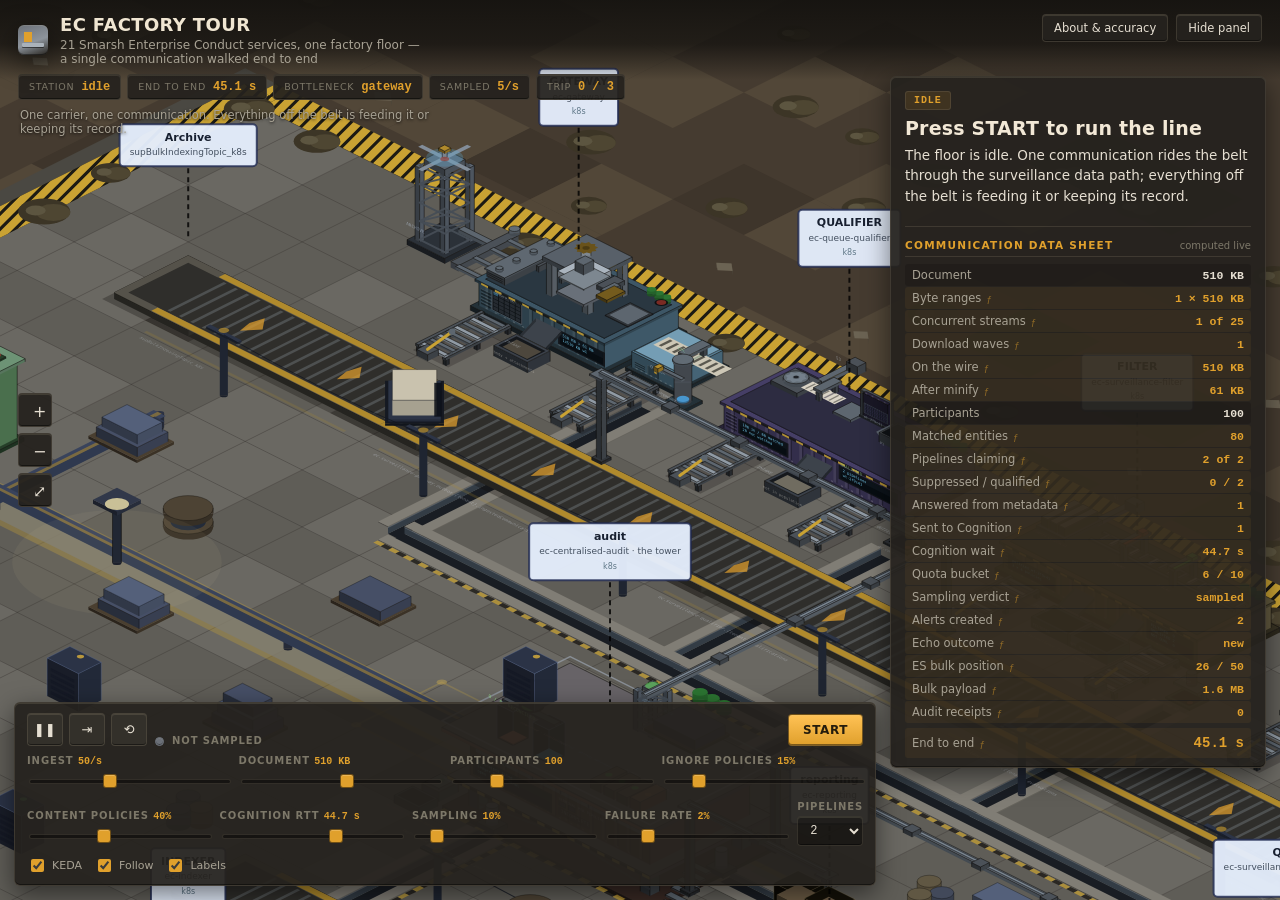
==== commit 3614a8e1: "UI port: rocket-engine reference implementation + dock component extraction ## Chrome rebuild  Porte" ====
--- a/src/index.html
+++ b/src/index.html
@@ -1,182 +1,166 @@
-<!DOCTYPE html>
+<!doctype html>
 <html lang="en">
 <head>
-  <meta charset="utf-8">
-  <meta name="viewport" content="width=device-width, initial-scale=1">
-  <title>EC Factory Tour: Smarsh Enterprise Conduct — 21 Services</title>
-  <link rel="stylesheet" href="css/styles.css">
+<meta charset="utf-8" />
+<meta name="viewport" content="width=device-width, initial-scale=1, viewport-fit=cover" />
+<title>EC Factory Tour: Smarsh Enterprise Conduct — 21 Services</title>
+<meta name="description" content="An isometric factory floor of the Smarsh Enterprise Conduct platform: one communication rides a conveyor belt through the surveillance data path — gateway, qualifier, filter, policy evaluator, quota manager, alerting, echo, indexer — while the control tower keeps the record." />
+<meta name="theme-color" content="#191713" />
+<link rel="stylesheet" href="css/styles.css" />
+<link rel="stylesheet" href="css/dock.css" />
+<!-- Inline SVG favicon: no file request, so no 404 to fail the smoke test. -->
+<link rel="icon" href="data:image/svg+xml,%3Csvg xmlns='http://www.w3.org/2000/svg' viewBox='0 0 32 32'%3E%3Crect width='32' height='32' rx='6' fill='%23191713'/%3E%3Crect x='4' y='18' width='24' height='4' rx='1' fill='%238d949c'/%3E%3Crect x='7' y='9' width='7' height='9' fill='%23e0a02c'/%3E%3Crect x='18' y='12' width='7' height='6' fill='%23c2703c'/%3E%3C/svg%3E" />
 </head>
 <body>
 
-<!-- ======================================================================
-     Top bar (.topbar — scanned by main.js for height)
-     ====================================================================== -->
-<header class="topbar" id="topbar">
-  <span id="brand">EC Factory Tour</span>
-  <div id="stats-bar"></div>
-  <nav id="top-nav">
-    <label class="icon-btn"><input id="follow" type="checkbox" checked> Follow</label>
-    <label class="icon-btn"><input id="labels" type="checkbox" checked> Labels</label>
-    <button id="zoom-out" class="icon-btn" title="Zoom out">−</button>
-    <button id="zoom-in"  class="icon-btn" title="Zoom in">+</button>
-    <button id="zoom-fit" class="icon-btn" title="Fit world">⊡</button>
-    <button id="about-btn" class="icon-btn" title="About">?</button>
-  </nav>
+<canvas id="stage"></canvas>
+<div id="tooltip" class="tooltip" hidden></div>
+
+<header class="topbar">
+  <div class="brand">
+    <div class="logo" aria-hidden="true"></div>
+    <div class="brand-text">
+      <h1>EC Factory Tour</h1>
+      <p>21 Smarsh Enterprise Conduct services, one factory floor — a single communication walked end to end</p>
+    </div>
+  </div>
+  <div class="top-actions">
+    <button id="btn-about" class="ghost">About &amp; accuracy</button>
+    <button id="btn-panel" class="ghost" aria-expanded="true">Hide panel</button>
+  </div>
 </header>
 
-<!-- ======================================================================
-     HUD: controls row (#hud — scanned by main.js for bottom offset)
-     ====================================================================== -->
-<div id="hud">
-  <div id="transport-bar">
-    <button id="start-btn"  class="primary-btn">START</button>
-    <button id="play-btn"   class="icon-btn">▶</button>
-    <button id="step-btn"   class="icon-btn" title="Step to next station">⏭</button>
-    <button id="reset-btn"  class="icon-btn" title="Reset">↺</button>
-    <button id="replay-btn" class="icon-btn" title="Replay narration">✦</button>
-    <span id="carrier-pip" class="carrier-pip"></span>
-    <div id="dwell-bar-wrap"><div id="dwell-bar"></div></div>
-    <div id="stats-bar-inline"></div>
+<div class="hud" id="hud">
+  <div class="hud-item"><span class="hud-k">Station</span><span class="hud-v" id="hud-station">idle</span></div>
+  <div class="hud-item"><span class="hud-k">End to end</span><span class="hud-v" id="hud-total">–</span></div>
+  <div class="hud-item opt"><span class="hud-k">Bottleneck</span><span class="hud-v" id="hud-bottleneck">–</span></div>
+  <div class="hud-item opt"><span class="hud-k">Sampled</span><span class="hud-v" id="hud-tput">–</span></div>
+  <div class="hud-item"><span class="hud-k">Trip</span><span class="hud-v" id="hud-trip">0 / 3</span></div>
+  <div class="hud-note" id="hud-note"></div>
+</div>
+
+<div class="zoomer" id="zoomer">
+  <button id="zoom-in" title="Zoom in" aria-label="Zoom in">+</button>
+  <button id="zoom-out" title="Zoom out" aria-label="Zoom out">−</button>
+  <button id="zoom-fit" title="Show the whole floor (or double-click the ground)" aria-label="Fit whole floor">⤢</button>
+</div>
+
+<aside class="inspector" id="inspector">
+  <button class="sheet-handle" id="sheet-handle" aria-expanded="false" aria-controls="inspector">
+    <span class="grip" aria-hidden="true"></span>
+    <span class="sheet-label">Details</span>
+  </button>
+
+  <div class="stage-card">
+    <div class="eyebrow">
+      <span class="chip" id="stage-chip">idle</span>
+      <span class="tag" id="stage-tag"></span>
+    </div>
+    <h2 id="stage-name">Press START to run the line</h2>
+    <p class="lede" id="stage-short">The floor is idle. One communication rides the belt through the surveillance data path; everything off the belt is feeding it or keeping its record.</p>
+    <p class="muted" id="stage-body"></p>
+    <div class="dwell" id="dwell" hidden>
+      <i id="dwell-bar"></i>
+      <span id="dwell-hint">reading stop: press <kbd>Space</kbd> to hold it here</span>
+    </div>
+  </div>
+
+  <section class="sec">
+    <h3>Communication data sheet <span class="hint" id="sheet-hint">computed live</span></h3>
+    <div class="sheet" id="sheet"></div>
+  </section>
+
+  <section class="sec">
+    <h3>Kafka lag <span class="hint" id="lag-hint">consumer lag vs threshold</span></h3>
+    <div class="bars" id="lag-list"></div>
+  </section>
+
+  <section class="sec">
+    <h3>Traveller <span class="hint" id="log-count"></span></h3>
+    <div class="tokens" id="log"></div>
+  </section>
+
+  <section class="sec">
+    <h3>Record keeper <span class="hint">ec-centralised-audit</span></h3>
+    <div class="output" id="output"><span class="fine">nothing filed yet</span></div>
+  </section>
+
+  <section class="sec">
+    <h3>Stations <span class="hint">click to fly there</span></h3>
+    <div class="chips" id="station-chips"></div>
+  </section>
+</aside>
+
+<!-- The dock builds itself from DOCK_SPEC in js/ui.js — see js/dock.js. -->
+<footer class="dock" id="dock"></footer>
+
+<div class="modal" id="about" hidden>
+  <div class="modal-card">
+    <button class="modal-close" id="about-close" aria-label="Close">×</button>
+
+    <h2>What this is</h2>
+    <p>All 21 Smarsh Enterprise Conduct repositories on a single factory floor. One communication rides
+       a conveyor belt through the surveillance data path — <strong>ec-gateway, ec-queue-qualifier,
+       ec-surveillance-filter, ec-surveillance-policy-evaluator, ec-surveillance-quota-manager,
+       ec-alerting-service, ec-echo-engine, ec-indexer</strong> — while eleven more services stand off
+       the line as the machinery that feeds it, and two more keep its record.</p>
+    <p><strong>ec-centralised-audit</strong> and <strong>ec-reporting</strong> are deliberately not on the
+       belt: they consume events <em>about</em> the communication, so the communication never travels to
+       them. They stand inside the loop the belt makes, and the audit tower is fed by trenches cut under
+       the floor. Four forks leave the line early — nothing claims it, nothing qualifies, every content
+       verdict ages out, not sampled — and three of them end the journey where they happen.</p>
+
+    <h2>The floor</h2>
+    <p><strong>Configuration &amp; reprocessing:</strong> ec-config-curator · ec-conduct-hithighlight-service ·
+       ec-manual-runs-service</p>
+    <p><strong>Review &amp; actioning:</strong> ec-review-service · ea-ui-portal · ep-conduct-external-api ·
+       conduct-actioning-service · conduct-actioning (library)</p>
+    <p><strong>Reporting:</strong> ec-conduct-audit-service · conduct-reports · ec-compliance-report</p>
+    <p><strong>External:</strong> Cognition (analytics platform)</p>
+
+    <h2>How much of it is real</h2>
+    <p><strong>Genuinely computed, live, in your browser:</strong> the whole ranged-GET plan — chunk count,
+       concurrency, waves and bytes on the wire from the document size you choose; Kafka consumer lag and
+       the KEDA replica count it drives; retry-ladder timing; the quota counter; the pipeline fan-out; the
+       Elasticsearch bulk flush; echo detection; and end-to-end latency. Move a slider and the machinery
+       moves because the arithmetic changed, not because an animation was swapped.</p>
+    <p><strong>Assumed:</strong> S3 first-byte 25 ms, throughput 60 KB/ms, minification 0.12, Mongo R/W
+       4/8 ms, Redis INCR 1 ms, ES bulk 40 ms + 200 KB/ms, policy evaluation 0.5 ms, 80% of a document's
+       participants in the monitored population, a flag policy matching on 75% of the pipelines an ignore
+       policy did not suppress, four policies per pipeline, and 90% of surveilled communications passing
+       the sampling profile's participant filters.</p>
+    <p><strong>Controlled, not assumed:</strong> the Cognition round trip. It defaults to 45 000 ms, but it
+       is the one latency EC's own code does not bound — so it is a slider, and it reaches past the
+       9 000 000 ms COMS ceiling on purpose.</p>
+    <p><strong>Scaled:</strong> the Cognition wait (a 9 000 000 ms ceiling shown in seconds) and every
+       machine's work cycle — ec-gateway's press takes about 2.5 s a stroke to do what the model prices at
+       roughly 200 ms. The figures on its readout are the computed ones.</p>
+    <p><strong>Faked:</strong> floor shapes, belt texture, machine livery, and the two opaque identifiers on
+       display — the window token and the echo fingerprint are plausible shapes, not real values.</p>
+
+    <h2>Controls</h2>
+    <ul>
+      <li><b>Space</b> play / pause · <b>S</b> advance one station · <b>R</b> reset and replay the tour ·
+          <b>F</b> follow camera · <b>L</b> labels · <b>Esc</b> close</li>
+      <li>Drag to pan, scroll to zoom, click any machine for its write-up.</li>
+      <li>The view starts close on the carrier and rides along with it. The <b>⤢</b> button on the left
+          (or a double-click on the ground) pulls back to the whole floor; turning off <b>Follow</b> lets
+          you wander.</li>
+    </ul>
+    <p class="fine">Built with the isometric-explainer kit. All code, art and copy here are original.</p>
   </div>
 </div>
 
-<!-- ======================================================================
-     Canvas — id="stage" required by main.js
-     ====================================================================== -->
-<canvas id="stage"></canvas>
-
-<!-- ======================================================================
-     Tooltip — required by main.js
-     ====================================================================== -->
-<div id="tooltip" hidden></div>
-
-<!-- ======================================================================
-     Dock: sliders and phase chart (#dock — scanned by main.js for height)
-     ====================================================================== -->
-<aside id="dock">
-
-  <div id="controls">
-    <div class="ctrl-group">
-      <label>Ingest <span id="ingest-rate-val">50/s</span>
-        <input id="ingest-rate" type="range" min="1" max="200" value="50" step="1">
-      </label>
-    </div>
-    <div class="ctrl-group">
-      <label>Doc <span id="doc-size-val">512 KB</span>
-        <input id="doc-size" type="range" min="1" max="5120" value="512" step="1">
-      </label>
-    </div>
-    <div class="ctrl-group">
-      <label>Content% <span id="content-pol-val">40%</span>
-        <input id="content-pol" type="range" min="0" max="100" value="40" step="1">
-      </label>
-    </div>
-    <div class="ctrl-group">
-      <label>Sample% <span id="sample-pct-val">10%</span>
-        <input id="sample-pct" type="range" min="1" max="100" value="10" step="1">
-      </label>
-    </div>
-    <div class="ctrl-group">
-      <label>Fail% <span id="fail-rate-val">2%</span>
-        <input id="fail-rate" type="range" min="0" max="10" value="2" step="1">
-      </label>
-    </div>
-    <div class="ctrl-group">
-      <label>Pipes
-        <select id="pipeline-count">
-          <option value="1">1</option>
-          <option value="2" selected>2</option>
-          <option value="4">4</option>
-          <option value="8">8</option>
-        </select>
-      </label>
-    </div>
-    <div class="ctrl-group">
-      <button id="autoscale-btn" class="toggle-btn active">KEDA ON</button>
-    </div>
-  </div>
-
-  <div id="phase-section">
-    <div id="phase-list"></div>
-  </div>
-
-</aside>
-
-<!-- ======================================================================
-     Inspector: district narration (#inspector — scanned by main.js)
-     ====================================================================== -->
-<section id="inspector" class="hidden">
-  <div id="district-color-bar"></div>
-  <header id="panel-head">
-    <div>
-      <div id="district-name">–</div>
-      <div id="district-tag"></div>
-    </div>
-    <button id="panel-close" class="icon-btn">✕</button>
-  </header>
-  <p id="district-short"></p>
-  <p id="district-body"></p>
-</section>
-
-<!-- ======================================================================
-     HUD note
-     ====================================================================== -->
-<div id="hud-note"></div>
-
-<!-- ======================================================================
-     About: id="about" required by main.js (hidden attr used by escape key)
-     ====================================================================== -->
-<div id="about" class="modal-wrap hidden">
-  <div class="modal-box">
-    <button id="about-close" class="icon-btn">✕</button>
-    <h2>EC Factory Tour</h2>
-    <p>All 21 Smarsh Enterprise Conduct repositories on a single factory floor.</p>
-    <p>
-      <b>Surveillance data path (belt):</b>
-      ec-gateway · ec-queue-qualifier · ec-surveillance-filter ·
-      ec-surveillance-policy-evaluator · ec-surveillance-quota-manager ·
-      ec-alerting-service · ec-echo-engine · ec-indexer ·
-      ec-centralised-audit · ec-reporting
-    </p>
-    <p>
-      <b>Configuration &amp; reprocessing (left):</b>
-      ec-config-curator · ec-conduct-hithighlight-service · ec-manual-runs-service
-    </p>
-    <p>
-      <b>Review &amp; actioning (right):</b>
-      ec-review-service · ea-ui-portal · ep-conduct-external-api ·
-      conduct-actioning-service · conduct-actioning (library)
-    </p>
-    <p>
-      <b>Reporting (bottom):</b>
-      ec-conduct-audit-service · conduct-reports · ec-compliance-report
-    </p>
-    <p><b>External:</b> Cognition (analytics platform)</p>
-    <h3>Fidelity</h3>
-    <p>
-      <b>Computed:</b> S3 chunk sizing, Kafka queue depth, KEDA replicas,
-      retry-ladder timing, quota counter, pipeline fan-out, ES bulk flush,
-      echo detection, end-to-end latency.
-    </p>
-    <p>
-      <b>Assumed:</b> S3 first-byte 25 ms, throughput 60 KB/ms,
-      minification 0.12, Mongo R/W 4/8 ms, Redis INCR 1 ms,
-      ES bulk 40 ms + 200 KB/ms, policy 0.5 ms, Cognition RTT 45 000 ms.
-    </p>
-    <h3>Keys</h3>
-    <p>Space play/pause · S step · R reset · F follow · L labels · Esc close</p>
-  </div>
-</div>
-
-<!-- Scripts — engine → model → world → factory → sim → render → ui → main -->
+<!-- Scripts — engine → model → world → factory → kit → dock → sim → render → ui → main -->
 <script src="js/iso.js"></script>
 <script src="js/model.js"></script>
 <script src="js/world.js"></script>
 <script src="js/factory.js"></script>
+<script src="js/kit.js"></script>
+<script src="js/dock.js"></script>
 <script src="js/sim.js"></script>
 <script src="js/render.js"></script>
 <script src="js/ui.js"></script>
 <script src="js/main.js"></script>
-
 </body>
 </html>
--- a/src/css/styles.css
+++ b/src/css/styles.css
@@ -1,458 +1,558 @@
-/* EC Factory Tour — dark industrial stylesheet */
-
-*, *::before, *::after { box-sizing: border-box; margin: 0; padding: 0; }
+/* EC Factory Tour — dark industrial chrome: bevelled panels, machine tan
+   borders, and one loud amber for anything that matters.
+
+   Ported from /home/shafi/rocket-engine/css/styles.css, which is the reference
+   the whole floor is built against. Kept deliberately close to it: same tokens,
+   same panel treatment, same component vocabulary (.stage-card, .sheet .row,
+   .bars .bar, .tokens .tok, .output .unit, .chips). The EC-specific additions
+   are marked below and are limited to the carrier pip, the Pipelines select,
+   and the lag bar's threshold colouring. */
 
 :root {
-  --bg:          #0b0e15;
-  --surface:     #12161f;
-  --surface2:    #1a1f2e;
-  --border:      rgba(80, 100, 150, 0.25);
-  --accent:      #4a7fc1;
-  --accent-dim:  #2a4f80;
-  --text:        #c0cce0;
-  --text-dim:    #5a6880;
-  --text-bright: #e8f0ff;
-  --warn:        #c8a020;
-  --ok:          #3a9050;
-  --danger:      #b03030;
-  --top-h:       40px;
-  --hud-h:       48px;
-  --dock-h:      120px;
-  --panel-w:     280px;
-}
+  --bg: #191713;
+  --ink: #e6dfd2;
+  --ink-dim: #a8a294;
+  --ink-fine: #7d7869;
+  --panel: rgba(38, 35, 30, 0.94);
+  --panel-solid: #26231e;
+  --panel-hi: #33302a;
+  --line: rgba(126, 116, 96, 0.28);
+  --line-strong: rgba(160, 146, 118, 0.5);
+
+  /* the floor palette: iron, rust, machine tan, one amber */
+  --amber: #e0a02c;
+  --amber-lit: #ffc255;
+  --iron: #8d949c;
+  --steel: #aab2ba;
+  --rust: #a25a35;
+  --copper: #c2703c;
+  --ember: #e2653a;
+  --plum: #8a6ea6;
+  --teal: #3f8f92;
+  --moss: #6d8f4c;
+  --lead: #6b7078;
+  --green: #7edc6e;
+
+  --mono: ui-monospace, SFMono-Regular, Menlo, Consolas, "Liberation Mono", monospace;
+  --sans: system-ui, -apple-system, BlinkMacSystemFont, "Segoe UI", Roboto, Helvetica, Arial, sans-serif;
+  --panel-w: 376px;
+  --shadow: 0 8px 26px rgba(0, 0, 0, 0.5);
+  /* the bevel that makes every panel look stamped out of sheet */
+  --bevel: inset 0 1px 0 rgba(214, 198, 160, 0.14), inset 0 -1px 0 rgba(0, 0, 0, 0.45);
+}
+
+* { box-sizing: border-box; }
 
 html, body {
-  width: 100%; height: 100%;
+  margin: 0;
+  height: 100%;
   overflow: hidden;
   background: var(--bg);
-  color: var(--text);
-  font: 12px/1.5 'Inter', system-ui, sans-serif;
+  color: var(--ink);
+  font-family: var(--sans);
   -webkit-font-smoothing: antialiased;
 }
 
-/* ---- topbar ------------------------------------------------------------- */
+#stage {
+  position: fixed;
+  inset: 0;
+  width: 100%;
+  height: 100%;
+  display: block;
+  cursor: grab;
+  touch-action: none;
+}
+#stage.dragging { cursor: grabbing; }
+
+/* ---------------------------------------------------------------- top bar */
 
 .topbar {
   position: fixed;
   top: 0; left: 0; right: 0;
-  height: var(--top-h);
-  background: rgba(12, 16, 24, 0.92);
-  border-bottom: 1px solid var(--border);
-  display: flex;
-  align-items: center;
-  padding: 0 10px;
-  gap: 10px;
-  z-index: 100;
-  backdrop-filter: blur(6px);
-}
-
-#brand {
-  font-size: 11px;
-  font-weight: 700;
-  letter-spacing: 0.1em;
-  text-transform: uppercase;
-  color: var(--accent);
-  white-space: nowrap;
-}
-
-#stats-bar {
-  flex: 1;
-  display: flex;
-  gap: 14px;
-  font-size: 11px;
-  color: var(--text-dim);
-  overflow: hidden;
-}
-#stats-bar span { white-space: nowrap; }
-#stats-bar b { color: var(--text-bright); }
-
-#top-nav {
-  display: flex;
-  align-items: center;
-  gap: 4px;
-}
-
-#top-nav label {
-  display: flex;
-  align-items: center;
-  gap: 3px;
-  font-size: 11px;
-  cursor: pointer;
-}
-#top-nav label input[type=checkbox] { accent-color: var(--accent); cursor: pointer; }
-
-/* ---- HUD --------------------------------------------------------------- */
-
-#hud {
-  position: fixed;
-  top: var(--top-h);
-  left: 0; right: 0;
-  background: rgba(12, 16, 24, 0.88);
-  border-bottom: 1px solid var(--border);
-  z-index: 90;
-  backdrop-filter: blur(4px);
-}
-
-#transport-bar {
-  display: flex;
-  align-items: center;
-  gap: 6px;
-  padding: 6px 10px;
-}
-
-#dwell-bar-wrap {
-  flex: 1;
-  max-width: 160px;
-  height: 4px;
-  background: var(--surface2);
-  border-radius: 2px;
-  overflow: hidden;
-}
-#dwell-bar {
-  height: 100%;
-  width: 0%;
-  background: var(--accent);
-  transition: width 0.12s linear;
-  border-radius: 2px;
-}
-#dwell-bar.reading { background: var(--warn); }
-
-.carrier-pip {
-  display: inline-block;
-  width: 8px; height: 8px;
-  border-radius: 50%;
-  background: var(--surface2);
-  border: 1px solid var(--border);
-  flex-shrink: 0;
-}
-.carrier-pip.sampled   { background: #3a6ab0; }
-.carrier-pip.unsampled { background: #666; }
-
-#stats-bar-inline {
-  flex: 1;
-  display: flex;
-  gap: 14px;
-  font-size: 11px;
-  color: var(--text-dim);
-  overflow: hidden;
-  justify-content: flex-end;
-}
-#stats-bar-inline span { white-space: nowrap; }
-#stats-bar-inline b { color: var(--text-bright); }
-
-/* ---- canvas ------------------------------------------------------------ */
-
-#stage {
-  position: fixed;
-  top: calc(var(--top-h) + var(--hud-h));
-  left: 0;
-  right: var(--panel-w);
-  bottom: var(--dock-h);
-  width: calc(100vw - var(--panel-w));
-  height: calc(100vh - var(--top-h) - var(--hud-h) - var(--dock-h));
-  display: block;
-  cursor: default;
-}
-
-/* ---- dock (bottom panel — sliders + phase chart) ----------------------- */
-
-#dock {
-  position: fixed;
-  bottom: 0; left: 0; right: var(--panel-w);
-  height: var(--dock-h);
-  background: var(--surface);
-  border-top: 1px solid var(--border);
-  display: flex;
-  gap: 0;
-  z-index: 50;
-  overflow: hidden;
-}
-
-#controls {
-  display: flex;
-  align-items: center;
-  gap: 8px;
-  padding: 8px 12px;
-  flex-shrink: 0;
-  overflow-x: auto;
-  border-right: 1px solid var(--border);
-}
-
-.ctrl-group {
-  display: flex;
-  flex-direction: column;
-  gap: 2px;
-  min-width: 90px;
-}
-
-.ctrl-group label {
-  font-size: 10px;
-  color: var(--text-dim);
-  display: flex;
-  flex-direction: column;
-  gap: 2px;
-}
-
-.ctrl-group label span {
-  color: var(--accent);
-  font-weight: 600;
-  font-size: 11px;
-}
-
-input[type=range] {
-  width: 100%;
-  height: 3px;
-  accent-color: var(--accent);
-  cursor: pointer;
-}
-
-select {
-  background: var(--surface2);
-  border: 1px solid var(--border);
-  color: var(--text);
-  border-radius: 4px;
-  padding: 2px 4px;
-  font-size: 11px;
-  cursor: pointer;
-}
-
-#phase-section {
-  flex: 1;
-  overflow-y: auto;
-  padding: 8px 10px;
-}
-
-.phase-row {
-  display: grid;
-  grid-template-columns: 72px 1fr 52px;
-  align-items: center;
-  gap: 4px;
-  margin-bottom: 4px;
-  font-size: 10px;
-}
-
-.ph-name {
-  color: var(--text-dim);
-  overflow: hidden;
-  text-overflow: ellipsis;
-  white-space: nowrap;
-}
-
-.ph-bar-wrap {
-  height: 5px;
-  background: var(--surface2);
-  border-radius: 3px;
-  overflow: hidden;
-}
-.ph-bar {
-  display: block;
-  height: 100%;
-  background: var(--accent-dim);
-  border-radius: 3px;
-  transition: width 0.3s ease;
-}
-.phase-row.over-thresh .ph-bar { background: var(--danger); }
-
-.ph-ms {
-  color: var(--text);
-  text-align: right;
-  white-space: nowrap;
-}
-.ph-ms em { color: var(--text-dim); font-style: normal; }
-
-/* ---- inspector (right panel) ------------------------------------------ */
-
-#inspector {
-  position: fixed;
-  top: var(--top-h);
-  right: 0;
-  width: var(--panel-w);
-  bottom: 0;
-  background: var(--surface);
-  border-left: 1px solid var(--border);
-  overflow-y: auto;
-  z-index: 50;
-  display: flex;
-  flex-direction: column;
-}
-#inspector.hidden { display: none; }
-
-#district-color-bar { height: 4px; flex-shrink: 0; }
-
-#panel-head {
   display: flex;
   align-items: flex-start;
   justify-content: space-between;
-  padding: 10px 10px 6px;
+  gap: 16px;
+  padding: 14px 18px;
+  pointer-events: none;
+  z-index: 5;
+  background: linear-gradient(to bottom,
+    rgba(20, 18, 15, 0.94) 0%,
+    rgba(20, 18, 15, 0.78) 55%,
+    rgba(20, 18, 15, 0) 100%);
+}
+
+.brand { display: flex; gap: 12px; align-items: center; pointer-events: auto; }
+
+/* a conveyor seen from the side, with a machine standing on it */
+.logo {
+  width: 30px; height: 30px;
+  flex: none;
+  border-radius: 6px;
+  background: linear-gradient(160deg, var(--lead) 0%, var(--iron) 55%, var(--panel-solid) 100%);
+  box-shadow: var(--shadow), var(--bevel);
+  position: relative;
+  overflow: hidden;
+}
+.logo::before {
+  content: "";
+  position: absolute;
+  left: 6px; top: 7px;
+  width: 8px; height: 10px;
+  background: var(--amber);
+}
+.logo::after {
+  content: "";
+  position: absolute;
+  left: 4px; right: 4px; bottom: 8px;
+  height: 4px;
+  border-radius: 1px;
+  background: var(--steel);
+  box-shadow: 0 1px 0 rgba(0, 0, 0, 0.5);
+}
+
+.brand-text h1 {
+  margin: 0;
+  font-size: 18px;
+  font-weight: 700;
+  letter-spacing: 0.02em;
+  text-transform: uppercase;
+  color: #f0e6d2;
+}
+.brand-text p {
+  margin: 3px 0 0;
+  font-size: 12px;
+  color: var(--ink-dim);
+  max-width: 48ch;
+}
+
+.top-actions { display: flex; gap: 8px; pointer-events: auto; }
+
+/* ------------------------------------------------------------------ hud */
+
+.hud {
+  /* measured from the real topbar height in main.js, so a wrapped subtitle
+     pushes the HUD down instead of being written over by it */
+  position: fixed;
+  top: var(--hud-top, 70px);
+  left: 18px;
+  z-index: 4;
+  display: flex;
+  flex-wrap: wrap;
   gap: 6px;
-}
-
-#district-name {
+  max-width: min(640px, calc(100vw - 36px));
+  pointer-events: none;
+}
+
+.hud-item {
+  display: flex;
+  align-items: baseline;
+  gap: 7px;
+  padding: 5px 10px;
+  border-radius: 4px;
+  background: var(--panel);
+  border: 1px solid var(--line);
+  box-shadow: var(--bevel);
   font-size: 11px;
+}
+.hud-k { color: var(--ink-fine); text-transform: uppercase; letter-spacing: 0.08em; font-size: 9.5px; }
+.hud-v { font-family: var(--mono); font-weight: 700; color: var(--amber); font-size: 12px; }
+
+.hud-note {
+  flex-basis: 100%;
+  font-size: 11.5px;
+  color: var(--ink-dim);
+  padding: 2px 2px 0;
+  max-width: 62ch;
+  text-shadow: 0 1px 3px rgba(0, 0, 0, 0.8);
+}
+
+/* ---------------------------------------------------------------- zoomer */
+
+.zoomer {
+  position: fixed;
+  left: 18px;
+  top: 50%;
+  transform: translateY(-50%);
+  display: flex;
+  flex-direction: column;
+  gap: 6px;
+  z-index: 4;
+}
+.zoomer button {
+  width: 34px; height: 34px;
+  border-radius: 4px;
+  border: 1px solid var(--line);
+  background: var(--panel);
+  color: var(--ink);
+  font-size: 16px;
+  cursor: pointer;
+  box-shadow: var(--bevel);
+  display: grid;
+  place-items: center;
+}
+.zoomer button:hover { border-color: var(--amber); color: var(--amber); }
+
+/* -------------------------------------------------------------- inspector */
+
+.inspector {
+  position: fixed;
+  top: 76px;
+  right: 14px;
+  bottom: 132px;
+  width: var(--panel-w);
+  overflow-y: auto;
+  overscroll-behavior: contain;
+  padding: 14px;
+  border-radius: 6px;
+  background: var(--panel);
+  border: 1px solid var(--line);
+  box-shadow: var(--shadow), var(--bevel);
+  z-index: 3;
+  scrollbar-width: thin;
+  scrollbar-color: rgba(160, 146, 118, 0.4) transparent;
+}
+.inspector.hidden { display: none; }
+.inspector::-webkit-scrollbar { width: 9px; }
+.inspector::-webkit-scrollbar-thumb {
+  background: rgba(160, 146, 118, 0.32);
+  border-radius: 5px;
+}
+
+.sheet-handle { display: none; }
+
+.stage-card {
+  padding-bottom: 12px;
+  border-bottom: 1px solid var(--line);
+  margin-bottom: 12px;
+}
+
+.eyebrow { display: flex; align-items: center; gap: 8px; flex-wrap: wrap; margin-bottom: 7px; }
+
+.chip {
+  font-family: var(--mono);
+  font-size: 10px;
   font-weight: 700;
-  color: var(--text-bright);
-  word-break: break-word;
-}
-
-#district-tag {
+  letter-spacing: 0.09em;
+  text-transform: uppercase;
+  padding: 3px 8px;
+  border-radius: 3px;
+  border: 1px solid var(--line);
+  background: rgba(224, 160, 44, 0.12);
+  color: var(--amber);
+}
+.tag { font-size: 11px; color: var(--ink-fine); }
+
+.stage-card h2 {
+  margin: 0 0 6px;
+  font-size: 19px;
+  font-weight: 700;
+  letter-spacing: 0.01em;
+  color: #f2e8d6;
+}
+.lede { margin: 0 0 8px; font-size: 13.5px; line-height: 1.5; color: var(--ink); }
+.muted { margin: 0; font-size: 12.5px; line-height: 1.62; color: var(--ink-dim); }
+
+.dwell {
+  margin-top: 10px;
+  font-size: 10.5px;
+  color: var(--ink-fine);
+}
+.dwell i {
+  display: block;
+  height: 3px;
+  border-radius: 2px;
+  background: linear-gradient(90deg, var(--amber), var(--ember));
+  margin-bottom: 5px;
+  transition: width 0.12s linear;
+}
+kbd {
+  font-family: var(--mono);
+  font-size: 10px;
+  padding: 1px 5px;
+  border-radius: 3px;
+  border: 1px solid var(--line-strong);
+  background: rgba(0, 0, 0, 0.3);
+}
+
+.sec { margin-bottom: 14px; }
+.sec h3 {
+  margin: 0 0 7px;
+  font-size: 10.5px;
+  font-weight: 700;
+  letter-spacing: 0.12em;
+  text-transform: uppercase;
+  color: var(--amber);
+  display: flex;
+  justify-content: space-between;
+  align-items: baseline;
+  gap: 8px;
+  border-bottom: 1px solid var(--line);
+  padding-bottom: 5px;
+}
+.hint {
+  font-weight: 500;
+  letter-spacing: 0;
+  text-transform: none;
+  font-size: 10px;
+  color: var(--ink-fine);
+}
+.fine { font-size: 11px; color: var(--ink-fine); margin: 6px 0 0; line-height: 1.5; }
+
+/* data sheet rows */
+.sheet { display: flex; flex-direction: column; gap: 1px; }
+.sheet .row {
+  display: flex;
+  justify-content: space-between;
+  align-items: baseline;
+  gap: 10px;
+  padding: 4px 7px;
+  border-radius: 3px;
+  font-size: 11.5px;
+  background: rgba(0, 0, 0, 0.16);
+}
+.sheet .row span { color: var(--ink-dim); }
+.sheet .row b { font-family: var(--mono); font-size: 11.5px; color: var(--ink); font-weight: 600; }
+/* a computed row is marked, so it is clear which numbers are being worked out */
+.sheet .row.calc { background: rgba(224, 160, 44, 0.07); }
+.sheet .row.calc b { color: var(--amber); }
+.sheet .row.calc span::after {
+  content: "ƒ";
+  font-family: var(--mono);
   font-size: 9px;
-  letter-spacing: 0.06em;
-  color: var(--accent);
-  margin-top: 2px;
+  color: var(--amber);
+  opacity: 0.55;
+  margin-left: 5px;
+}
+.sheet .row.warn { background: rgba(226, 101, 58, 0.14); }
+.sheet .row.warn b { color: var(--ember); }
+.sheet .row.big { margin-top: 4px; padding: 7px; }
+.sheet .row.big b { font-size: 14px; }
+
+/* material bars */
+.bars { display: flex; flex-direction: column; gap: 4px; }
+.bar { display: grid; grid-template-columns: 96px 1fr 34px; align-items: center; gap: 8px; font-size: 11px; }
+.bar .lbl { color: var(--ink-dim); }
+.bar .track { height: 7px; border-radius: 4px; background: rgba(0, 0, 0, 0.35); overflow: hidden; }
+.bar .fill { display: block; height: 100%; border-radius: 4px; }
+.bar .val { font-family: var(--mono); font-size: 10.5px; color: var(--ink-fine); text-align: right; }
+
+/* EC: a lag bar past its service's lagThreshold is the thing KEDA reacts to,
+   so it takes the warn colour the same way a .sheet row does. */
+.bar.over .lbl { color: var(--ember); }
+.bar.over .val { color: var(--ember); }
+
+/* traveller tokens */
+.tokens { display: flex; flex-wrap: wrap; gap: 4px; }
+.tok {
+  font-size: 10.5px;
+  padding: 3px 7px;
+  border-radius: 3px;
+  background: rgba(0, 0, 0, 0.25);
+  border: 1px solid var(--line);
+  color: var(--ink-dim);
+}
+.tok.focus { border-color: var(--amber); color: var(--amber); background: rgba(224, 160, 44, 0.12); }
+
+.output { display: flex; flex-direction: column; gap: 4px; font-size: 11.5px; }
+.unit {
+  padding: 5px 8px;
+  border-radius: 3px;
+  background: rgba(110, 220, 110, 0.08);
+  border-left: 2px solid var(--green);
+  color: var(--ink-dim);
+}
+.unit .no { font-family: var(--mono); color: var(--green); font-weight: 700; }
+.caret { color: var(--amber); animation: blink 1.1s steps(2) infinite; }
+@keyframes blink { 50% { opacity: 0; } }
+
+.chips { display: flex; flex-wrap: wrap; gap: 4px; }
+.chips button {
+  font-size: 10.5px;
+  padding: 4px 8px;
+  border-radius: 3px;
+  border: 1px solid var(--line);
+  background: rgba(0, 0, 0, 0.22);
+  color: var(--ink-dim);
+  cursor: pointer;
+  font-family: inherit;
+}
+.chips button:hover { border-color: var(--line-strong); color: var(--ink); }
+.chips button.on { border-color: var(--amber); color: var(--amber); background: rgba(224, 160, 44, 0.14); }
+
+/* ---------------------------------------------- shared button vocabulary */
+
+button {
+  font-family: inherit;
+  font-size: 12px;
+  border-radius: 4px;
+  border: 1px solid var(--line);
+  background: var(--panel-hi);
+  color: var(--ink);
+  padding: 8px 14px;
+  cursor: pointer;
+  box-shadow: var(--bevel);
+}
+button.primary {
+  background: linear-gradient(180deg, var(--amber-lit), var(--amber));
+  border-color: rgba(0, 0, 0, 0.5);
+  color: #241c0c;
+  font-weight: 700;
+  letter-spacing: 0.05em;
   text-transform: uppercase;
 }
-
-#district-short {
-  padding: 0 10px 8px;
-  font-size: 11px;
-  line-height: 1.6;
-  color: var(--text);
-  border-bottom: 1px solid var(--border);
-}
-
-#district-body {
+button.primary:hover { filter: brightness(1.08); }
+button.ghost {
+  background: var(--panel);
+  font-size: 11.5px;
+  padding: 6px 11px;
+}
+button.ghost:hover { border-color: var(--amber); color: var(--amber); }
+button.icon {
+  width: 36px;
+  padding: 8px 0;
+  display: grid;
+  place-items: center;
+  font-size: 13px;
+}
+
+/* --------------------------------------------------------------- tooltip */
+
+.tooltip {
+  position: fixed;
+  z-index: 20;
+  max-width: 280px;
   padding: 8px 10px;
-  font-size: 11px;
-  line-height: 1.7;
-  color: var(--text-dim);
-  flex: 1;
-}
-
-/* ---- tooltip ----------------------------------------------------------- */
-
-#tooltip {
-  position: fixed;
-  z-index: 200;
-  background: rgba(10, 14, 24, 0.92);
-  border: 1px solid var(--border);
-  border-radius: 5px;
-  padding: 6px 10px;
-  font-size: 11px;
-  color: var(--text);
-  max-width: 220px;
+  border-radius: 4px;
+  background: rgba(24, 21, 17, 0.96);
+  border: 1px solid var(--line-strong);
+  box-shadow: var(--shadow);
+  font-size: 11.5px;
+  line-height: 1.5;
+  color: var(--ink-dim);
   pointer-events: none;
-  line-height: 1.5;
-}
-#tooltip b { display: block; color: var(--text-bright); margin-bottom: 2px; font-size: 11px; }
-
-/* ---- HUD note ---------------------------------------------------------- */
-
-#hud-note {
-  position: fixed;
-  bottom: calc(var(--dock-h) + 10px);
-  left: 50%;
-  transform: translateX(-50%);
-  background: rgba(12, 16, 28, 0.92);
-  border: 1px solid var(--accent);
-  border-radius: 6px;
-  padding: 5px 14px;
-  font-size: 11px;
-  color: var(--text-bright);
-  pointer-events: none;
-  opacity: 0;
-  transition: opacity 0.3s;
-  white-space: nowrap;
-  z-index: 200;
-}
-#hud-note.visible { opacity: 1; }
-
-/* ---- About modal ------------------------------------------------------- */
-
-.modal-wrap {
+}
+.tooltip b { display: block; color: var(--amber); font-size: 12px; margin-bottom: 3px; }
+
+/* ----------------------------------------------------------------- modal */
+
+.modal {
   position: fixed;
   inset: 0;
-  background: rgba(0, 0, 0, 0.7);
-  z-index: 300;
-  display: flex;
-  align-items: center;
-  justify-content: center;
-  backdrop-filter: blur(4px);
-}
-.modal-wrap.hidden { display: none; }
-
-.modal-box {
-  background: var(--surface);
-  border: 1px solid var(--border);
+  z-index: 30;
+  background: rgba(10, 9, 7, 0.72);
+  display: grid;
+  place-items: center;
+  padding: 20px;
+  overflow-y: auto;
+}
+.modal[hidden] { display: none; }
+.modal-card {
+  position: relative;
+  max-width: 640px;
+  max-height: 84vh;
+  overflow-y: auto;
+  padding: 26px 28px;
   border-radius: 8px;
-  padding: 22px;
-  max-width: 540px;
-  max-height: 80vh;
-  overflow-y: auto;
-  position: relative;
-}
-
-.modal-box h2 {
-  font-size: 15px;
-  color: var(--text-bright);
-  margin-bottom: 10px;
-}
-.modal-box h3 {
-  font-size: 11px;
+  background: var(--panel-solid);
+  border: 1px solid var(--line-strong);
+  box-shadow: var(--shadow);
+}
+.modal-card h2 {
+  margin: 20px 0 8px;
+  font-size: 12px;
+  letter-spacing: 0.12em;
   text-transform: uppercase;
-  letter-spacing: 0.08em;
-  color: var(--accent);
-  margin: 14px 0 5px;
-}
-.modal-box p {
-  font-size: 11px;
-  line-height: 1.6;
-  color: var(--text-dim);
-  margin-bottom: 7px;
-}
-.modal-box b { color: var(--text); }
-#about-close { position: absolute; top: 10px; right: 10px; }
-
-/* ---- Buttons ----------------------------------------------------------- */
-
-.icon-btn {
-  background: var(--surface2);
-  border: 1px solid var(--border);
-  color: var(--text);
-  border-radius: 4px;
-  padding: 3px 7px;
-  font-size: 11px;
-  cursor: pointer;
-  line-height: 1.3;
-  transition: background 0.15s, border-color 0.15s;
-}
-.icon-btn:hover { background: var(--accent-dim); border-color: var(--accent); color: #fff; }
-
-.primary-btn {
-  background: var(--accent);
-  border: none;
-  color: #fff;
-  border-radius: 4px;
-  padding: 4px 10px;
-  font-size: 11px;
-  font-weight: 700;
-  letter-spacing: 0.08em;
-  cursor: pointer;
-  transition: background 0.15s;
-}
-.primary-btn:hover { background: #3a6fb0; }
-
-.toggle-btn {
-  background: var(--surface2);
-  border: 1px solid var(--border);
-  color: var(--text-dim);
-  border-radius: 4px;
-  padding: 3px 8px;
-  font-size: 10px;
-  cursor: pointer;
-  white-space: nowrap;
-  transition: background 0.15s;
-}
-.toggle-btn.active {
-  background: rgba(74,127,193,0.12);
-  border-color: var(--accent);
-  color: var(--accent);
-}
-
-/* ---- scrollbars -------------------------------------------------------- */
-::-webkit-scrollbar { width: 4px; height: 4px; }
-::-webkit-scrollbar-track { background: transparent; }
-::-webkit-scrollbar-thumb { background: var(--border); border-radius: 2px; }
-
-/* ---- canvas grab cursor ------------------------------------------------ */
-#stage { cursor: grab; }
-#stage.dragging { cursor: grabbing; }
+  color: var(--amber);
+}
+.modal-card h2:first-of-type { margin-top: 0; }
+.modal-card p, .modal-card li {
+  font-size: 13px;
+  line-height: 1.66;
+  color: var(--ink-dim);
+  margin: 0 0 10px;
+}
+.modal-card strong { color: var(--ink); }
+.modal-card ul { padding-left: 18px; margin: 0 0 10px; }
+.modal-close {
+  position: absolute;
+  top: 12px; right: 12px;
+  width: 30px; height: 30px;
+  padding: 0;
+  font-size: 18px;
+  display: grid;
+  place-items: center;
+}
+
+/* ---------------------------------------------------------------- mobile */
+
+@media (max-width: 900px) {
+  .brand-text p { display: none; }
+  .brand-text h1 { font-size: 15px; }
+
+  /* EC deviates from the reference here, and deliberately. The reference
+     parks the zoomer above the dock on the left — but this dock carries eight
+     sliders rather than six, so with the tune drawer open it is tall enough
+     that the zoomer lands inside the bottom sheet. Top-right, under the
+     topbar, is the one corner nothing else claims: the HUD owns top-left, the
+     sheet owns the bottom. */
+  .zoomer {
+    left: auto;
+    right: 10px;
+    top: calc(var(--hud-top, 70px) + 4px);
+    bottom: auto;
+    transform: none;
+    flex-direction: row;
+  }
+
+  .hud { left: 10px; gap: 4px; max-width: calc(100vw - 130px); }
+  .hud-item { padding: 4px 8px; }
+  /* five chips wrap to four rows on a phone and eat the sheet. Station,
+     end-to-end and trip are the three worth the space; bottleneck and
+     throughput are both a scroll away in the panel. */
+  .hud-item.opt { display: none; }
+
+  .inspector {
+    top: auto;
+    left: 10px;
+    right: 10px;
+    bottom: calc(var(--dock-h, 110px) + 18px);
+    width: auto;
+    /* Clamped against the measured dock rather than a bare vh, or a tall tune
+       drawer pushes the sheet up under the topbar. 132px is the topbar plus
+       the HUD's two chip rows. */
+    max-height: min(30vh, calc(100vh - var(--dock-h, 110px) - 172px));
+    padding: 8px 12px 12px;
+  }
+  .inspector.open { max-height: min(64vh, calc(100vh - var(--dock-h, 110px) - 172px)); }
+
+  /* on a phone only the write-up matters until the sheet is pulled open */
+  .inspector .sec { display: none; }
+  .inspector.open .sec { display: block; }
+
+  .sheet-handle {
+    display: flex;
+    align-items: center;
+    gap: 8px;
+    width: 100%;
+    padding: 4px 0 8px;
+    background: none;
+    border: none;
+    box-shadow: none;
+    color: var(--ink-fine);
+    font-size: 10px;
+    text-transform: uppercase;
+    letter-spacing: 0.1em;
+  }
+  .sheet-handle .grip {
+    display: block;
+    width: 34px; height: 3px;
+    border-radius: 2px;
+    background: var(--line-strong);
+  }
+}
+
+@media (max-width: 560px) {
+  .stage-card h2 { font-size: 16px; }
+  .lede { font-size: 12.5px; }
+}
--- a/src/css/dock.css
+++ b/src/css/dock.css
@@ -0,0 +1,158 @@
+/* dock.css — the transport-and-parameters dock, as a self-contained component.
+ *
+ * Moved out of styles.css so the dock is one unit: css/dock.css + js/dock.js +
+ * the spec its host hands to Dock.build(). Nothing else in the app styles
+ * anything in here, and nothing in here reaches outside the dock.
+ *
+ * The rules are still verbatim from /home/shafi/rocket-engine/css/styles.css
+ * (the reference the whole chrome is a port of) apart from the three blocks
+ * marked "EC:". Diff against the `dock` section of that file, not against this
+ * project's styles.css, which no longer carries it.
+ *
+ * Depends only on the tokens declared in styles.css :root — --panel, --line,
+ * --ink*, --amber, --shadow, --bevel, --mono, --panel-w — and on the shared
+ * `button` / `button.primary` / `button.icon` vocabulary that stays there
+ * because the topbar, modal and station chips use it too.
+ */
+
+.dock {
+  position: fixed;
+  left: 14px;
+  right: calc(var(--panel-w) + 28px);
+  bottom: 14px;
+  z-index: 5;
+  padding: 10px 12px;
+  border-radius: 6px;
+  background: var(--panel);
+  border: 1px solid var(--line);
+  box-shadow: var(--shadow), var(--bevel);
+  display: flex;
+  flex-direction: column;
+  gap: 9px;
+}
+.inspector.hidden ~ .dock { right: 14px; }
+
+.dock-row { display: flex; align-items: flex-end; gap: 10px; flex-wrap: wrap; }
+.dock-prompt { gap: 8px; }
+
+.field { display: flex; flex-direction: column; gap: 4px; font-size: 10px; color: var(--ink-fine); }
+.field.grow { flex: 1 1 200px; }
+.field span { text-transform: uppercase; letter-spacing: 0.09em; font-weight: 600; }
+.field b { font-family: var(--mono); color: var(--amber); font-weight: 700; letter-spacing: 0; text-transform: none; }
+
+.field input[type="text"] {
+  font-family: var(--mono);
+  font-size: 13px;
+  padding: 7px 10px;
+  border-radius: 4px;
+  border: 1px solid var(--line);
+  background: rgba(0, 0, 0, 0.34);
+  color: var(--ink);
+  box-shadow: var(--bevel);
+}
+.field input[type="text"]:focus { outline: none; border-color: var(--amber); }
+
+.field.slider { flex: 1 1 170px; min-width: 150px; }
+
+input[type="range"] {
+  -webkit-appearance: none;
+  appearance: none;
+  width: 100%;
+  height: 16px;
+  background: transparent;
+  cursor: pointer;
+}
+input[type="range"]::-webkit-slider-runnable-track {
+  height: 5px;
+  border-radius: 3px;
+  background: rgba(0, 0, 0, 0.45);
+  border: 1px solid var(--line);
+}
+input[type="range"]::-webkit-slider-thumb {
+  -webkit-appearance: none;
+  width: 14px; height: 14px;
+  margin-top: -5.5px;
+  border-radius: 3px;
+  background: var(--amber);
+  border: 1px solid rgba(0, 0, 0, 0.5);
+  box-shadow: 0 1px 0 rgba(255, 220, 160, 0.35) inset;
+}
+input[type="range"]::-moz-range-track {
+  height: 5px;
+  border-radius: 3px;
+  background: rgba(0, 0, 0, 0.45);
+  border: 1px solid var(--line);
+}
+input[type="range"]::-moz-range-thumb {
+  width: 13px; height: 13px;
+  border-radius: 3px;
+  background: var(--amber);
+  border: 1px solid rgba(0, 0, 0, 0.5);
+}
+
+button:hover { border-color: var(--line-strong); }
+
+
+
+
+/* EC: the carrier's own state, beside the transport it is driven by. The belt
+   carries one communication and whether it is sampled changes what happens to
+   it, so it is worth a light on the console. */
+.carrier-pip {
+  width: 9px; height: 9px;
+  border-radius: 50%;
+  flex: none;
+  background: rgba(0, 0, 0, 0.45);
+  border: 1px solid var(--line-strong);
+  box-shadow: var(--bevel);
+}
+.carrier-pip.sampled   { background: var(--green);  border-color: var(--green);  box-shadow: 0 0 7px rgba(126, 220, 110, 0.55); }
+.carrier-pip.unsampled { background: var(--lead);   border-color: var(--lead); }
+.carrier-state {
+  font-size: 10px;
+  text-transform: uppercase;
+  letter-spacing: 0.09em;
+  font-weight: 600;
+  color: var(--ink-fine);
+  margin-right: auto;
+}
+
+/* EC: one select, styled to match .field input[type=text] */
+.field.pick { flex: 0 0 auto; }
+.field select {
+  font-family: var(--mono);
+  font-size: 12px;
+  padding: 6px 8px;
+  border-radius: 4px;
+  border: 1px solid var(--line);
+  background: rgba(0, 0, 0, 0.34);
+  color: var(--ink);
+  box-shadow: var(--bevel);
+  cursor: pointer;
+}
+.field select:focus { outline: none; border-color: var(--amber); }
+
+.group { display: flex; gap: 6px; align-items: center; }
+.toggles { gap: 12px; }
+.toggle { display: flex; align-items: center; gap: 5px; font-size: 11px; color: var(--ink-dim); cursor: pointer; }
+.toggle input { accent-color: var(--amber); }
+
+#btn-tune { display: none; }
+.dock-tune { display: contents; }
+
+/* ---------------------------------------------------------------- mobile */
+
+@media (max-width: 900px) {
+  .dock { left: 10px; right: 10px; bottom: 10px; padding: 8px 10px; }
+  .inspector.hidden ~ .dock { right: 10px; }
+
+  #btn-tune { display: grid; }
+  .dock-tune {
+    display: none;
+    flex-basis: 100%;
+    flex-wrap: wrap;
+    gap: 8px;
+  }
+  .dock.tune-open .dock-tune { display: flex; }
+  .dock-tune .field.slider { flex: 1 1 130px; }
+}
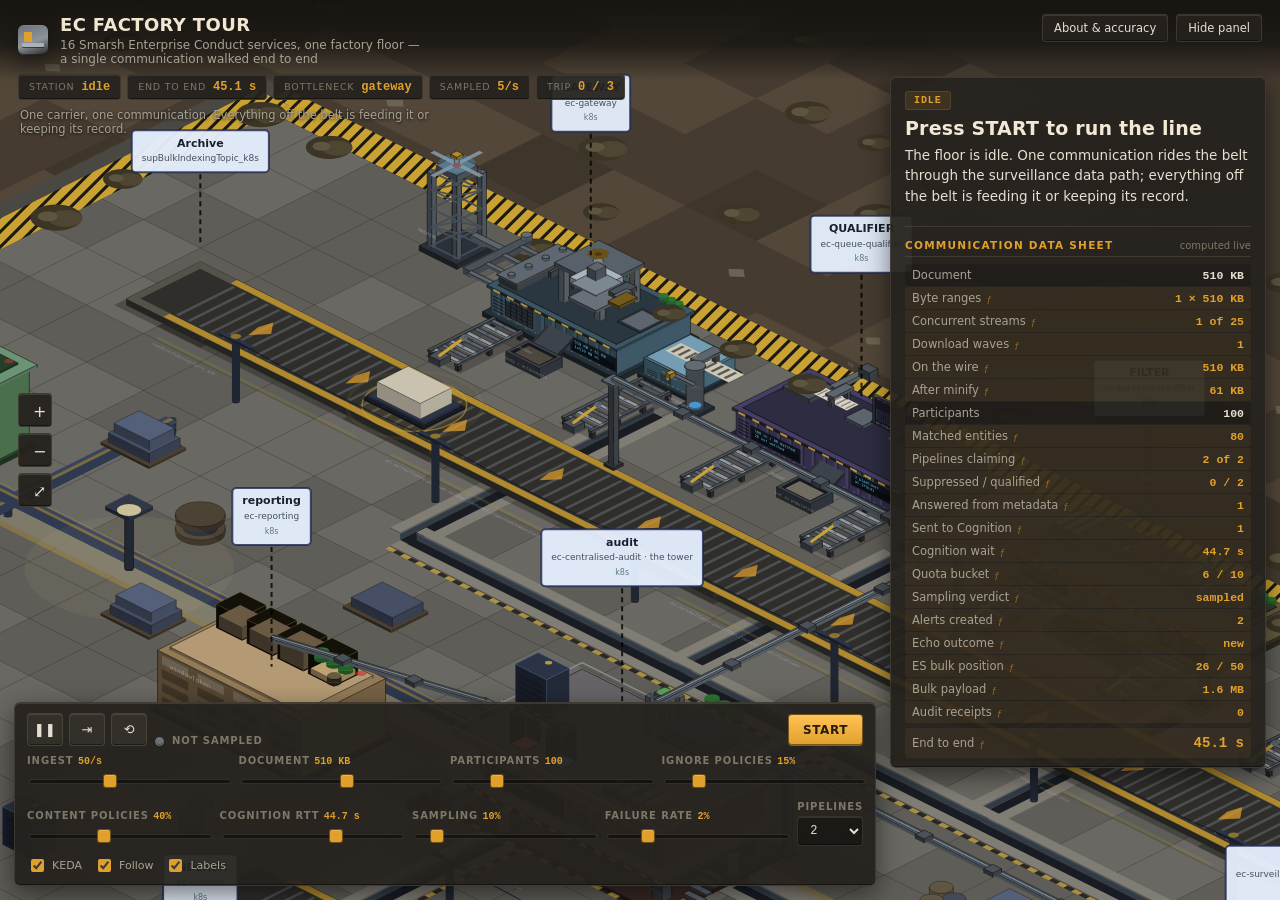
==== commit bf01e4fd: "Remove 5 side structures: actioning library, reporting-corner trio, hithighlight conduct-actioning (" ====
--- a/src/index.html
+++ b/src/index.html
@@ -3,7 +3,7 @@
 <head>
 <meta charset="utf-8" />
 <meta name="viewport" content="width=device-width, initial-scale=1, viewport-fit=cover" />
-<title>EC Factory Tour: Smarsh Enterprise Conduct — 21 Services</title>
+<title>EC Factory Tour: Smarsh Enterprise Conduct — 16 Services</title>
 <meta name="description" content="An isometric factory floor of the Smarsh Enterprise Conduct platform: one communication rides a conveyor belt through the surveillance data path — gateway, qualifier, filter, policy evaluator, quota manager, alerting, echo, indexer — while the control tower keeps the record." />
 <meta name="theme-color" content="#191713" />
 <link rel="stylesheet" href="css/styles.css" />
@@ -21,7 +21,7 @@
     <div class="logo" aria-hidden="true"></div>
     <div class="brand-text">
       <h1>EC Factory Tour</h1>
-      <p>21 Smarsh Enterprise Conduct services, one factory floor — a single communication walked end to end</p>
+      <p>16 Smarsh Enterprise Conduct services, one factory floor — a single communication walked end to end</p>
     </div>
   </div>
   <div class="top-actions">
@@ -99,10 +99,10 @@
     <button class="modal-close" id="about-close" aria-label="Close">×</button>
 
     <h2>What this is</h2>
-    <p>All 21 Smarsh Enterprise Conduct repositories on a single factory floor. One communication rides
+    <p>16 Smarsh Enterprise Conduct repositories on a single factory floor. One communication rides
        a conveyor belt through the surveillance data path — <strong>ec-gateway, ec-queue-qualifier,
        ec-surveillance-filter, ec-surveillance-policy-evaluator, ec-surveillance-quota-manager,
-       ec-alerting-service, ec-echo-engine, ec-indexer</strong> — while eleven more services stand off
+       ec-alerting-service, ec-echo-engine, ec-indexer</strong> — while six more services stand off
        the line as the machinery that feeds it, and two more keep its record.</p>
     <p><strong>ec-centralised-audit</strong> and <strong>ec-reporting</strong> are deliberately not on the
        belt: they consume events <em>about</em> the communication, so the communication never travels to
@@ -111,11 +111,9 @@
        verdict ages out, not sampled — and three of them end the journey where they happen.</p>
 
     <h2>The floor</h2>
-    <p><strong>Configuration &amp; reprocessing:</strong> ec-config-curator · ec-conduct-hithighlight-service ·
-       ec-manual-runs-service</p>
+    <p><strong>Configuration &amp; reprocessing:</strong> ec-config-curator · ec-manual-runs-service</p>
     <p><strong>Review &amp; actioning:</strong> ec-review-service · ea-ui-portal · ep-conduct-external-api ·
-       conduct-actioning-service · conduct-actioning (library)</p>
-    <p><strong>Reporting:</strong> ec-conduct-audit-service · conduct-reports · ec-compliance-report</p>
+       conduct-actioning-service</p>
     <p><strong>External:</strong> Cognition (analytics platform)</p>
 
     <h2>How much of it is real</h2>
